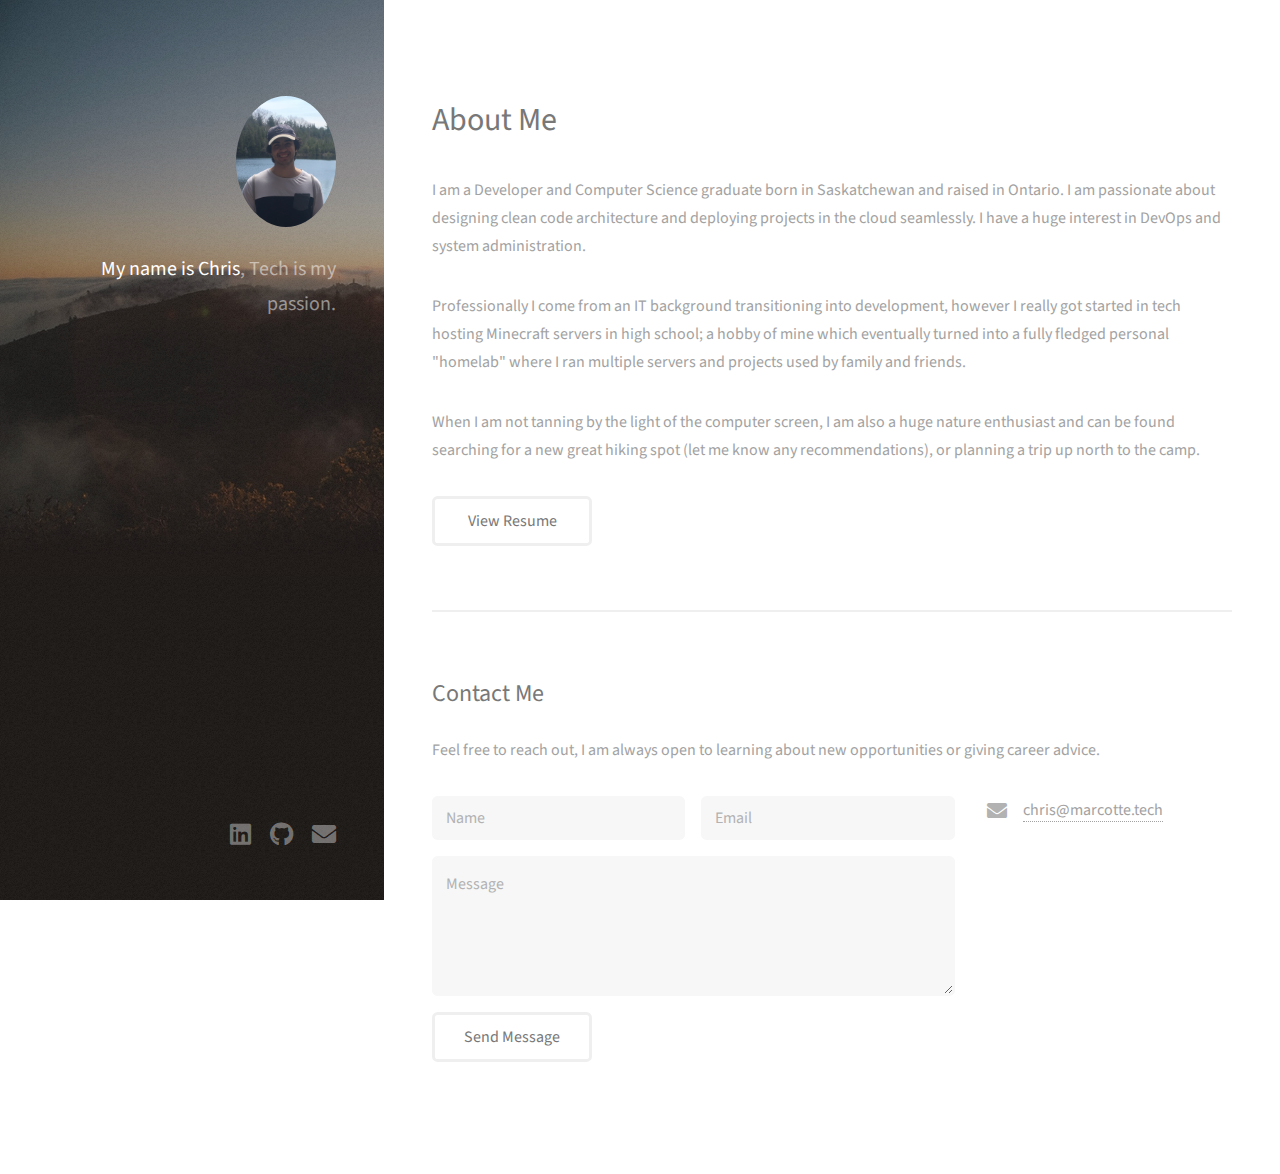
==== index.html @ 0fa08ed8 "Removing redundant information" ====
<!DOCTYPE HTML>
<html>
	<head>
		<title>Home | Christopher Marcotte Portfolio</title>
		<meta charset="utf-8" />
		<meta name="viewport" content="width=device-width, initial-scale=1, user-scalable=no" />
		<link rel="stylesheet" href="assets/css/main.css" />
        <!-- FAVICON -->
        <link rel="shortcut icon" href="assets/tabicon.png"/>
	</head>
	<body class="is-preload">

        <!-- Global site tag (gtag.js) - Google Analytics -->
        <script async src="https://www.googletagmanager.com/gtag/js?id=UA-124250898-1"></script>
        <script>
          window.dataLayer = window.dataLayer || [];
          function gtag(){dataLayer.push(arguments);}
          gtag('js', new Date());

          gtag('config', 'UA-124250898-1');
        </script>
        
		<!-- Header -->
			<header id="header">
				<div class="inner">
					<a href="#" class="image avatar"><img src="images/me_2.png" alt="" /></a>
					<h1><strong>My name is Chris</strong>, <br />
					Tech is my passion.</h1>
				</div>
			</header>

		<!-- Main -->
			<div id="main">

				<!-- About -->
					<section id="one">
						<header class="major">
							<h2>About Me<br /></h2>
						</header>
						<p>I am a Developer and Computer Science graduate born in Saskatchewan and raised in Ontario. I am passionate about designing clean code architecture and deploying projects in the cloud seamlessly. I have a huge interest in DevOps and system administration. </p>
                        <p>Professionally I come from an IT background transitioning into development, however I really got started in tech hosting Minecraft servers in high school; a hobby of mine which eventually turned into a fully fledged personal "homelab" where I ran multiple servers and projects used by family and friends.</p>
                        <p> When I am not tanning by the light of the computer screen, I am also a huge nature enthusiast and can be found searching for a new great hiking spot (let me know any recommendations), or planning a trip up north to the camp.</p>
                        <ul class="actions">
							<li><a href="uploads/ChristopherMarcotteResume_s.pdf" class="button">View Resume</a></li>
						</ul>
					</section>

				<!-- Contact -->
					<section id="three">
						<h2>Contact Me</h2>
                        <p>Feel free to reach out, I am always open to learning about new opportunities or giving career advice.</p>
						<div class="row">
							<div class="col-8 col-12-small">
								<form method="POST" action="https://formspree.io/christopherlmarcotte@gmail.com">
									<div class="row gtr-uniform gtr-50">
										<div class="col-6 col-12-xsmall"><input type="text" name="name" id="name" placeholder="Name" /></div>
										<div class="col-6 col-12-xsmall"><input type="email" name="email" id="email" placeholder="Email" /></div>
										<div class="col-12"><textarea name="message" id="message" placeholder="Message" rows="4"></textarea></div>
                                        <ul class="actions">
                                            <li><input type="submit" value="Send Message" /></li>
                                        </ul>
									</div>
								</form>
							</div>
							<div class="col-4 col-12-small">
								<ul class="labeled-icons">
									<li>
										<h3 class="icon solid fa-envelope"><span class="label">Email</span></h3>
										<a href="mailto:chris@marcotte.tech">chris@marcotte.tech</a>
									</li>
								</ul>
							</div>
						</div>
					</section>

			</div>

		<!-- Footer -->
			<footer id="footer">
				<div class="inner">
					<ul class="icons">
						<li><a href="https://www.linkedin.com/in/christophermarcotte/" class="icon brands fa-linkedin"><span class="label">LinkedIn</span></a></li>
						<li><a href="https://github.com/cmarcott" class="icon brands fa-github"><span class="label">Github</span></a></li>
						<li><a href="mailto:chris@marcotte.tech" class="icon solid fa-envelope"><span class="label">Email</span></a></li>
					</ul>
				</div>
			</footer>

		<!-- Scripts -->
			<script src="assets/js/jquery.min.js"></script>
			<script src="assets/js/jquery.poptrox.min.js"></script>
			<script src="assets/js/browser.min.js"></script>
			<script src="assets/js/breakpoints.min.js"></script>
			<script src="assets/js/util.js"></script>
			<script src="assets/js/main.js"></script>

	</body>
</html>
---- assets/css/main.css ----
@import url("fontawesome-all.min.css");
@import url("https://fonts.googleapis.com/css?family=Source+Sans+Pro:400,400italic");

/*
	Strata by HTML5 UP
	html5up.net | @ajlkn
	Free for personal and commercial use under the CCA 3.0 license (html5up.net/license)
*/

html, body, div, span, applet, object,
iframe, h1, h2, h3, h4, h5, h6, p, blockquote,
pre, a, abbr, acronym, address, big, cite,
code, del, dfn, em, img, ins, kbd, q, s, samp,
small, strike, strong, sub, sup, tt, var, b,
u, i, center, dl, dt, dd, ol, ul, li, fieldset,
form, label, legend, table, caption, tbody,
tfoot, thead, tr, th, td, article, aside,
canvas, details, embed, figure, figcaption,
footer, header, hgroup, menu, nav, output, ruby,
section, summary, time, mark, audio, video {
	margin: 0;
	padding: 0;
	border: 0;
	font-size: 100%;
	font: inherit;
	vertical-align: baseline;}

article, aside, details, figcaption, figure,
footer, header, hgroup, menu, nav, section {
	display: block;}

body {
	line-height: 1;
}

ol, ul {
	list-style: none;
}

blockquote, q {
	quotes: none;
}

	blockquote:before, blockquote:after, q:before, q:after {
		content: '';
		content: none;
	}

table {
	border-collapse: collapse;
	border-spacing: 0;
}

body {
	-webkit-text-size-adjust: none;
}

mark {
	background-color: transparent;
	color: inherit;
}

input::-moz-focus-inner {
	border: 0;
	padding: 0;
}

input, select, textarea {
	-moz-appearance: none;
	-webkit-appearance: none;
	-ms-appearance: none;
	appearance: none;
}

/* Basic */

	html {
		box-sizing: border-box;
	}

	*, *:before, *:after {
		box-sizing: inherit;
	}

	body {
		background: #fff;
	}

		body.is-preload *, body.is-preload *:before, body.is-preload *:after {
			-moz-animation: none !important;
			-webkit-animation: none !important;
			-ms-animation: none !important;
			animation: none !important;
			-moz-transition: none !important;
			-webkit-transition: none !important;
			-ms-transition: none !important;
			transition: none !important;
		}

	body, input, select, textarea {
		color: #a2a2a2;
		font-family: "Source Sans Pro", Helvetica, sans-serif;
		font-size: 16pt;
		font-weight: 400;
		line-height: 1.75em;
	}

	a {
		-moz-transition: color 0.2s ease-in-out, border-color 0.2s ease-in-out;
		-webkit-transition: color 0.2s ease-in-out, border-color 0.2s ease-in-out;
		-ms-transition: color 0.2s ease-in-out, border-color 0.2s ease-in-out;
		transition: color 0.2s ease-in-out, border-color 0.2s ease-in-out;
		border-bottom: dotted 1px;
		color: #49bf9d;
		text-decoration: none;
	}

		a:hover {
			border-bottom-color: transparent;
			color: #49bf9d !important;
			text-decoration: none;
		}

	strong, b {
		color: #787878;
		font-weight: 400;
	}

	em, i {
		font-style: italic;
	}

	p {
		margin: 0 0 2em 0;
	}

	h1, h2, h3, h4, h5, h6 {
		color: #787878;
		font-weight: 400;
		line-height: 1em;
		margin: 0 0 1em 0;
	}

		h1 a, h2 a, h3 a, h4 a, h5 a, h6 a {
			color: inherit;
			text-decoration: none;
		}

	h1 {
		font-size: 2em;
		line-height: 1.5em;
	}

	h2 {
		font-size: 1.5em;
		line-height: 1.5em;
	}

	h3 {
		font-size: 1.25em;
		line-height: 1.5em;
	}

	h4 {
		font-size: 1.1em;
		line-height: 1.5em;
	}

	h5 {
		font-size: 0.9em;
		line-height: 1.5em;
	}

	h6 {
		font-size: 0.7em;
		line-height: 1.5em;
	}

	sub {
		font-size: 0.8em;
		position: relative;
		top: 0.5em;
	}

	sup {
		font-size: 0.8em;
		position: relative;
		top: -0.5em;
	}

	hr {
		border: 0;
		border-bottom: solid 2px #efefef;
		margin: 2em 0;
	}

		hr.major {
			margin: 3em 0;
		}

	blockquote {
		border-left: solid 6px #efefef;
		font-style: italic;
		margin: 0 0 2em 0;
		padding: 0.5em 0 0.5em 1.5em;
	}

	code {
		background: #f7f7f7;
		border-radius: 0.35em;
		border: solid 2px #efefef;
		font-family: "Courier New", monospace;
		font-size: 0.9em;
		margin: 0 0.25em;
		padding: 0.25em 0.65em;
	}

	pre {
		-webkit-overflow-scrolling: touch;
		font-family: "Courier New", monospace;
		font-size: 0.9em;
		margin: 0 0 2em 0;
	}

		pre code {
			display: block;
			line-height: 1.75em;
			padding: 1em 1.5em;
			overflow-x: auto;
		}

	.align-left {
		text-align: left;
	}

	.align-center {
		text-align: center;
	}

	.align-right {
		text-align: right;
	}

/* Container */

	.container {
		margin: 0 auto;
		max-width: calc(100% - 4em);
		width: 100%;
	}

		.container.xsmall {
			width: 25%;
		}

		.container.small {
			width: 50%;
		}

		.container.medium {
			width: 75%;
		}

		.container.large {
			width: 125%;
		}

		.container.xlarge {
			width: 150%;
		}

		.container.max {
			width: 100%;
		}

		@media screen and (max-width: 980px) {

			.container {
				width: 100% !important;
				max-width: 100% !important;
			}

		}

		@media screen and (max-width: 480px) {

			.container {
				max-width: calc(100% - 3em);
			}

		}

/* Row */

	.row {
		display: flex;
		flex-wrap: wrap;
		box-sizing: border-box;
		align-items: stretch;
	}

		.row > * {
			box-sizing: border-box;
		}

		.row.gtr-uniform > * > :last-child {
			margin-bottom: 0;
		}

		.row.aln-left {
			justify-content: flex-start;
		}

		.row.aln-center {
			justify-content: center;
		}

		.row.aln-right {
			justify-content: flex-end;
		}

		.row.aln-top {
			align-items: flex-start;
		}

		.row.aln-middle {
			align-items: center;
		}

		.row.aln-bottom {
			align-items: flex-end;
		}

		.row > .imp {
			order: -1;
		}

		.row > .col-1 {
			width: 8.33333%;
		}

		.row > .off-1 {
			margin-left: 8.33333%;
		}

		.row > .col-2 {
			width: 16.66667%;
		}

		.row > .off-2 {
			margin-left: 16.66667%;
		}

		.row > .col-3 {
			width: 25%;
		}

		.row > .off-3 {
			margin-left: 25%;
		}

		.row > .col-4 {
			width: 33.33333%;
		}

		.row > .off-4 {
			margin-left: 33.33333%;
		}

		.row > .col-5 {
			width: 41.66667%;
		}

		.row > .off-5 {
			margin-left: 41.66667%;
		}

		.row > .col-6 {
			width: 50%;
		}

		.row > .off-6 {
			margin-left: 50%;
		}

		.row > .col-7 {
			width: 58.33333%;
		}

		.row > .off-7 {
			margin-left: 58.33333%;
		}

		.row > .col-8 {
			width: 66.66667%;
		}

		.row > .off-8 {
			margin-left: 66.66667%;
		}

		.row > .col-9 {
			width: 75%;
		}

		.row > .off-9 {
			margin-left: 75%;
		}

		.row > .col-10 {
			width: 83.33333%;
		}

		.row > .off-10 {
			margin-left: 83.33333%;
		}

		.row > .col-11 {
			width: 91.66667%;
		}

		.row > .off-11 {
			margin-left: 91.66667%;
		}

		.row > .col-12 {
			width: 100%;
		}

		.row > .off-12 {
			margin-left: 100%;
		}

		.row.gtr-0 {
			margin-top: 0;
			margin-left: 0em;
		}

			.row.gtr-0 > * {
				padding: 0 0 0 0em;
			}

			.row.gtr-0.gtr-uniform {
				margin-top: 0em;
			}

				.row.gtr-0.gtr-uniform > * {
					padding-top: 0em;
				}

		.row.gtr-25 {
			margin-top: 0;
			margin-left: -0.625em;
		}

			.row.gtr-25 > * {
				padding: 0 0 0 0.625em;
			}

			.row.gtr-25.gtr-uniform {
				margin-top: -0.625em;
			}

				.row.gtr-25.gtr-uniform > * {
					padding-top: 0.625em;
				}

		.row.gtr-50 {
			margin-top: 0;
			margin-left: -1.25em;
		}

			.row.gtr-50 > * {
				padding: 0 0 0 1.25em;
			}

			.row.gtr-50.gtr-uniform {
				margin-top: -1.25em;
			}

				.row.gtr-50.gtr-uniform > * {
					padding-top: 1.25em;
				}

		.row {
			margin-top: 0;
			margin-left: -2.5em;
		}

			.row > * {
				padding: 0 0 0 2.5em;
			}

			.row.gtr-uniform {
				margin-top: -2.5em;
			}

				.row.gtr-uniform > * {
					padding-top: 2.5em;
				}

		.row.gtr-150 {
			margin-top: 0;
			margin-left: -3.75em;
		}

			.row.gtr-150 > * {
				padding: 0 0 0 3.75em;
			}

			.row.gtr-150.gtr-uniform {
				margin-top: -3.75em;
			}

				.row.gtr-150.gtr-uniform > * {
					padding-top: 3.75em;
				}

		.row.gtr-200 {
			margin-top: 0;
			margin-left: -5em;
		}

			.row.gtr-200 > * {
				padding: 0 0 0 5em;
			}

			.row.gtr-200.gtr-uniform {
				margin-top: -5em;
			}

				.row.gtr-200.gtr-uniform > * {
					padding-top: 5em;
				}

		@media screen and (max-width: 1800px) {

			.row {
				display: flex;
				flex-wrap: wrap;
				box-sizing: border-box;
				align-items: stretch;
			}

				.row > * {
					box-sizing: border-box;
				}

				.row.gtr-uniform > * > :last-child {
					margin-bottom: 0;
				}

				.row.aln-left {
					justify-content: flex-start;
				}

				.row.aln-center {
					justify-content: center;
				}

				.row.aln-right {
					justify-content: flex-end;
				}

				.row.aln-top {
					align-items: flex-start;
				}

				.row.aln-middle {
					align-items: center;
				}

				.row.aln-bottom {
					align-items: flex-end;
				}

				.row > .imp-xlarge {
					order: -1;
				}

				.row > .col-1-xlarge {
					width: 8.33333%;
				}

				.row > .off-1-xlarge {
					margin-left: 8.33333%;
				}

				.row > .col-2-xlarge {
					width: 16.66667%;
				}

				.row > .off-2-xlarge {
					margin-left: 16.66667%;
				}

				.row > .col-3-xlarge {
					width: 25%;
				}

				.row > .off-3-xlarge {
					margin-left: 25%;
				}

				.row > .col-4-xlarge {
					width: 33.33333%;
				}

				.row > .off-4-xlarge {
					margin-left: 33.33333%;
				}

				.row > .col-5-xlarge {
					width: 41.66667%;
				}

				.row > .off-5-xlarge {
					margin-left: 41.66667%;
				}

				.row > .col-6-xlarge {
					width: 50%;
				}

				.row > .off-6-xlarge {
					margin-left: 50%;
				}

				.row > .col-7-xlarge {
					width: 58.33333%;
				}

				.row > .off-7-xlarge {
					margin-left: 58.33333%;
				}

				.row > .col-8-xlarge {
					width: 66.66667%;
				}

				.row > .off-8-xlarge {
					margin-left: 66.66667%;
				}

				.row > .col-9-xlarge {
					width: 75%;
				}

				.row > .off-9-xlarge {
					margin-left: 75%;
				}

				.row > .col-10-xlarge {
					width: 83.33333%;
				}

				.row > .off-10-xlarge {
					margin-left: 83.33333%;
				}

				.row > .col-11-xlarge {
					width: 91.66667%;
				}

				.row > .off-11-xlarge {
					margin-left: 91.66667%;
				}

				.row > .col-12-xlarge {
					width: 100%;
				}

				.row > .off-12-xlarge {
					margin-left: 100%;
				}

				.row.gtr-0 {
					margin-top: 0;
					margin-left: 0em;
				}

					.row.gtr-0 > * {
						padding: 0 0 0 0em;
					}

					.row.gtr-0.gtr-uniform {
						margin-top: 0em;
					}

						.row.gtr-0.gtr-uniform > * {
							padding-top: 0em;
						}

				.row.gtr-25 {
					margin-top: 0;
					margin-left: -0.625em;
				}

					.row.gtr-25 > * {
						padding: 0 0 0 0.625em;
					}

					.row.gtr-25.gtr-uniform {
						margin-top: -0.625em;
					}

						.row.gtr-25.gtr-uniform > * {
							padding-top: 0.625em;
						}

				.row.gtr-50 {
					margin-top: 0;
					margin-left: -1.25em;
				}

					.row.gtr-50 > * {
						padding: 0 0 0 1.25em;
					}

					.row.gtr-50.gtr-uniform {
						margin-top: -1.25em;
					}

						.row.gtr-50.gtr-uniform > * {
							padding-top: 1.25em;
						}

				.row {
					margin-top: 0;
					margin-left: -2.5em;
				}

					.row > * {
						padding: 0 0 0 2.5em;
					}

					.row.gtr-uniform {
						margin-top: -2.5em;
					}

						.row.gtr-uniform > * {
							padding-top: 2.5em;
						}

				.row.gtr-150 {
					margin-top: 0;
					margin-left: -3.75em;
				}

					.row.gtr-150 > * {
						padding: 0 0 0 3.75em;
					}

					.row.gtr-150.gtr-uniform {
						margin-top: -3.75em;
					}

						.row.gtr-150.gtr-uniform > * {
							padding-top: 3.75em;
						}

				.row.gtr-200 {
					margin-top: 0;
					margin-left: -5em;
				}

					.row.gtr-200 > * {
						padding: 0 0 0 5em;
					}

					.row.gtr-200.gtr-uniform {
						margin-top: -5em;
					}

						.row.gtr-200.gtr-uniform > * {
							padding-top: 5em;
						}

		}

		@media screen and (max-width: 1280px) {

			.row {
				display: flex;
				flex-wrap: wrap;
				box-sizing: border-box;
				align-items: stretch;
			}

				.row > * {
					box-sizing: border-box;
				}

				.row.gtr-uniform > * > :last-child {
					margin-bottom: 0;
				}

				.row.aln-left {
					justify-content: flex-start;
				}

				.row.aln-center {
					justify-content: center;
				}

				.row.aln-right {
					justify-content: flex-end;
				}

				.row.aln-top {
					align-items: flex-start;
				}

				.row.aln-middle {
					align-items: center;
				}

				.row.aln-bottom {
					align-items: flex-end;
				}

				.row > .imp-large {
					order: -1;
				}

				.row > .col-1-large {
					width: 8.33333%;
				}

				.row > .off-1-large {
					margin-left: 8.33333%;
				}

				.row > .col-2-large {
					width: 16.66667%;
				}

				.row > .off-2-large {
					margin-left: 16.66667%;
				}

				.row > .col-3-large {
					width: 25%;
				}

				.row > .off-3-large {
					margin-left: 25%;
				}

				.row > .col-4-large {
					width: 33.33333%;
				}

				.row > .off-4-large {
					margin-left: 33.33333%;
				}

				.row > .col-5-large {
					width: 41.66667%;
				}

				.row > .off-5-large {
					margin-left: 41.66667%;
				}

				.row > .col-6-large {
					width: 50%;
				}

				.row > .off-6-large {
					margin-left: 50%;
				}

				.row > .col-7-large {
					width: 58.33333%;
				}

				.row > .off-7-large {
					margin-left: 58.33333%;
				}

				.row > .col-8-large {
					width: 66.66667%;
				}

				.row > .off-8-large {
					margin-left: 66.66667%;
				}

				.row > .col-9-large {
					width: 75%;
				}

				.row > .off-9-large {
					margin-left: 75%;
				}

				.row > .col-10-large {
					width: 83.33333%;
				}

				.row > .off-10-large {
					margin-left: 83.33333%;
				}

				.row > .col-11-large {
					width: 91.66667%;
				}

				.row > .off-11-large {
					margin-left: 91.66667%;
				}

				.row > .col-12-large {
					width: 100%;
				}

				.row > .off-12-large {
					margin-left: 100%;
				}

				.row.gtr-0 {
					margin-top: 0;
					margin-left: 0em;
				}

					.row.gtr-0 > * {
						padding: 0 0 0 0em;
					}

					.row.gtr-0.gtr-uniform {
						margin-top: 0em;
					}

						.row.gtr-0.gtr-uniform > * {
							padding-top: 0em;
						}

				.row.gtr-25 {
					margin-top: 0;
					margin-left: -0.5em;
				}

					.row.gtr-25 > * {
						padding: 0 0 0 0.5em;
					}

					.row.gtr-25.gtr-uniform {
						margin-top: -0.5em;
					}

						.row.gtr-25.gtr-uniform > * {
							padding-top: 0.5em;
						}

				.row.gtr-50 {
					margin-top: 0;
					margin-left: -1em;
				}

					.row.gtr-50 > * {
						padding: 0 0 0 1em;
					}

					.row.gtr-50.gtr-uniform {
						margin-top: -1em;
					}

						.row.gtr-50.gtr-uniform > * {
							padding-top: 1em;
						}

				.row {
					margin-top: 0;
					margin-left: -2em;
				}

					.row > * {
						padding: 0 0 0 2em;
					}

					.row.gtr-uniform {
						margin-top: -2em;
					}

						.row.gtr-uniform > * {
							padding-top: 2em;
						}

				.row.gtr-150 {
					margin-top: 0;
					margin-left: -3em;
				}

					.row.gtr-150 > * {
						padding: 0 0 0 3em;
					}

					.row.gtr-150.gtr-uniform {
						margin-top: -3em;
					}

						.row.gtr-150.gtr-uniform > * {
							padding-top: 3em;
						}

				.row.gtr-200 {
					margin-top: 0;
					margin-left: -4em;
				}

					.row.gtr-200 > * {
						padding: 0 0 0 4em;
					}

					.row.gtr-200.gtr-uniform {
						margin-top: -4em;
					}

						.row.gtr-200.gtr-uniform > * {
							padding-top: 4em;
						}

		}

		@media screen and (max-width: 980px) {

			.row {
				display: flex;
				flex-wrap: wrap;
				box-sizing: border-box;
				align-items: stretch;
			}

				.row > * {
					box-sizing: border-box;
				}

				.row.gtr-uniform > * > :last-child {
					margin-bottom: 0;
				}

				.row.aln-left {
					justify-content: flex-start;
				}

				.row.aln-center {
					justify-content: center;
				}

				.row.aln-right {
					justify-content: flex-end;
				}

				.row.aln-top {
					align-items: flex-start;
				}

				.row.aln-middle {
					align-items: center;
				}

				.row.aln-bottom {
					align-items: flex-end;
				}

				.row > .imp-medium {
					order: -1;
				}

				.row > .col-1-medium {
					width: 8.33333%;
				}

				.row > .off-1-medium {
					margin-left: 8.33333%;
				}

				.row > .col-2-medium {
					width: 16.66667%;
				}

				.row > .off-2-medium {
					margin-left: 16.66667%;
				}

				.row > .col-3-medium {
					width: 25%;
				}

				.row > .off-3-medium {
					margin-left: 25%;
				}

				.row > .col-4-medium {
					width: 33.33333%;
				}

				.row > .off-4-medium {
					margin-left: 33.33333%;
				}

				.row > .col-5-medium {
					width: 41.66667%;
				}

				.row > .off-5-medium {
					margin-left: 41.66667%;
				}

				.row > .col-6-medium {
					width: 50%;
				}

				.row > .off-6-medium {
					margin-left: 50%;
				}

				.row > .col-7-medium {
					width: 58.33333%;
				}

				.row > .off-7-medium {
					margin-left: 58.33333%;
				}

				.row > .col-8-medium {
					width: 66.66667%;
				}

				.row > .off-8-medium {
					margin-left: 66.66667%;
				}

				.row > .col-9-medium {
					width: 75%;
				}

				.row > .off-9-medium {
					margin-left: 75%;
				}

				.row > .col-10-medium {
					width: 83.33333%;
				}

				.row > .off-10-medium {
					margin-left: 83.33333%;
				}

				.row > .col-11-medium {
					width: 91.66667%;
				}

				.row > .off-11-medium {
					margin-left: 91.66667%;
				}

				.row > .col-12-medium {
					width: 100%;
				}

				.row > .off-12-medium {
					margin-left: 100%;
				}

				.row.gtr-0 {
					margin-top: 0;
					margin-left: 0em;
				}

					.row.gtr-0 > * {
						padding: 0 0 0 0em;
					}

					.row.gtr-0.gtr-uniform {
						margin-top: 0em;
					}

						.row.gtr-0.gtr-uniform > * {
							padding-top: 0em;
						}

				.row.gtr-25 {
					margin-top: 0;
					margin-left: -0.5em;
				}

					.row.gtr-25 > * {
						padding: 0 0 0 0.5em;
					}

					.row.gtr-25.gtr-uniform {
						margin-top: -0.5em;
					}

						.row.gtr-25.gtr-uniform > * {
							padding-top: 0.5em;
						}

				.row.gtr-50 {
					margin-top: 0;
					margin-left: -1em;
				}

					.row.gtr-50 > * {
						padding: 0 0 0 1em;
					}

					.row.gtr-50.gtr-uniform {
						margin-top: -1em;
					}

						.row.gtr-50.gtr-uniform > * {
							padding-top: 1em;
						}

				.row {
					margin-top: 0;
					margin-left: -2em;
				}

					.row > * {
						padding: 0 0 0 2em;
					}

					.row.gtr-uniform {
						margin-top: -2em;
					}

						.row.gtr-uniform > * {
							padding-top: 2em;
						}

				.row.gtr-150 {
					margin-top: 0;
					margin-left: -3em;
				}

					.row.gtr-150 > * {
						padding: 0 0 0 3em;
					}

					.row.gtr-150.gtr-uniform {
						margin-top: -3em;
					}

						.row.gtr-150.gtr-uniform > * {
							padding-top: 3em;
						}

				.row.gtr-200 {
					margin-top: 0;
					margin-left: -4em;
				}

					.row.gtr-200 > * {
						padding: 0 0 0 4em;
					}

					.row.gtr-200.gtr-uniform {
						margin-top: -4em;
					}

						.row.gtr-200.gtr-uniform > * {
							padding-top: 4em;
						}

		}

		@media screen and (max-width: 736px) {

			.row {
				display: flex;
				flex-wrap: wrap;
				box-sizing: border-box;
				align-items: stretch;
			}

				.row > * {
					box-sizing: border-box;
				}

				.row.gtr-uniform > * > :last-child {
					margin-bottom: 0;
				}

				.row.aln-left {
					justify-content: flex-start;
				}

				.row.aln-center {
					justify-content: center;
				}

				.row.aln-right {
					justify-content: flex-end;
				}

				.row.aln-top {
					align-items: flex-start;
				}

				.row.aln-middle {
					align-items: center;
				}

				.row.aln-bottom {
					align-items: flex-end;
				}

				.row > .imp-small {
					order: -1;
				}

				.row > .col-1-small {
					width: 8.33333%;
				}

				.row > .off-1-small {
					margin-left: 8.33333%;
				}

				.row > .col-2-small {
					width: 16.66667%;
				}

				.row > .off-2-small {
					margin-left: 16.66667%;
				}

				.row > .col-3-small {
					width: 25%;
				}

				.row > .off-3-small {
					margin-left: 25%;
				}

				.row > .col-4-small {
					width: 33.33333%;
				}

				.row > .off-4-small {
					margin-left: 33.33333%;
				}

				.row > .col-5-small {
					width: 41.66667%;
				}

				.row > .off-5-small {
					margin-left: 41.66667%;
				}

				.row > .col-6-small {
					width: 50%;
				}

				.row > .off-6-small {
					margin-left: 50%;
				}

				.row > .col-7-small {
					width: 58.33333%;
				}

				.row > .off-7-small {
					margin-left: 58.33333%;
				}

				.row > .col-8-small {
					width: 66.66667%;
				}

				.row > .off-8-small {
					margin-left: 66.66667%;
				}

				.row > .col-9-small {
					width: 75%;
				}

				.row > .off-9-small {
					margin-left: 75%;
				}

				.row > .col-10-small {
					width: 83.33333%;
				}

				.row > .off-10-small {
					margin-left: 83.33333%;
				}

				.row > .col-11-small {
					width: 91.66667%;
				}

				.row > .off-11-small {
					margin-left: 91.66667%;
				}

				.row > .col-12-small {
					width: 100%;
				}

				.row > .off-12-small {
					margin-left: 100%;
				}

				.row.gtr-0 {
					margin-top: 0;
					margin-left: 0em;
				}

					.row.gtr-0 > * {
						padding: 0 0 0 0em;
					}

					.row.gtr-0.gtr-uniform {
						margin-top: 0em;
					}

						.row.gtr-0.gtr-uniform > * {
							padding-top: 0em;
						}

				.row.gtr-25 {
					margin-top: 0;
					margin-left: -0.375em;
				}

					.row.gtr-25 > * {
						padding: 0 0 0 0.375em;
					}

					.row.gtr-25.gtr-uniform {
						margin-top: -0.375em;
					}

						.row.gtr-25.gtr-uniform > * {
							padding-top: 0.375em;
						}

				.row.gtr-50 {
					margin-top: 0;
					margin-left: -0.75em;
				}

					.row.gtr-50 > * {
						padding: 0 0 0 0.75em;
					}

					.row.gtr-50.gtr-uniform {
						margin-top: -0.75em;
					}

						.row.gtr-50.gtr-uniform > * {
							padding-top: 0.75em;
						}

				.row {
					margin-top: 0;
					margin-left: -1.5em;
				}

					.row > * {
						padding: 0 0 0 1.5em;
					}

					.row.gtr-uniform {
						margin-top: -1.5em;
					}

						.row.gtr-uniform > * {
							padding-top: 1.5em;
						}

				.row.gtr-150 {
					margin-top: 0;
					margin-left: -2.25em;
				}

					.row.gtr-150 > * {
						padding: 0 0 0 2.25em;
					}

					.row.gtr-150.gtr-uniform {
						margin-top: -2.25em;
					}

						.row.gtr-150.gtr-uniform > * {
							padding-top: 2.25em;
						}

				.row.gtr-200 {
					margin-top: 0;
					margin-left: -3em;
				}

					.row.gtr-200 > * {
						padding: 0 0 0 3em;
					}

					.row.gtr-200.gtr-uniform {
						margin-top: -3em;
					}

						.row.gtr-200.gtr-uniform > * {
							padding-top: 3em;
						}

		}

		@media screen and (max-width: 480px) {

			.row {
				display: flex;
				flex-wrap: wrap;
				box-sizing: border-box;
				align-items: stretch;
			}

				.row > * {
					box-sizing: border-box;
				}

				.row.gtr-uniform > * > :last-child {
					margin-bottom: 0;
				}

				.row.aln-left {
					justify-content: flex-start;
				}

				.row.aln-center {
					justify-content: center;
				}

				.row.aln-right {
					justify-content: flex-end;
				}

				.row.aln-top {
					align-items: flex-start;
				}

				.row.aln-middle {
					align-items: center;
				}

				.row.aln-bottom {
					align-items: flex-end;
				}

				.row > .imp-xsmall {
					order: -1;
				}

				.row > .col-1-xsmall {
					width: 8.33333%;
				}

				.row > .off-1-xsmall {
					margin-left: 8.33333%;
				}

				.row > .col-2-xsmall {
					width: 16.66667%;
				}

				.row > .off-2-xsmall {
					margin-left: 16.66667%;
				}

				.row > .col-3-xsmall {
					width: 25%;
				}

				.row > .off-3-xsmall {
					margin-left: 25%;
				}

				.row > .col-4-xsmall {
					width: 33.33333%;
				}

				.row > .off-4-xsmall {
					margin-left: 33.33333%;
				}

				.row > .col-5-xsmall {
					width: 41.66667%;
				}

				.row > .off-5-xsmall {
					margin-left: 41.66667%;
				}

				.row > .col-6-xsmall {
					width: 50%;
				}

				.row > .off-6-xsmall {
					margin-left: 50%;
				}

				.row > .col-7-xsmall {
					width: 58.33333%;
				}

				.row > .off-7-xsmall {
					margin-left: 58.33333%;
				}

				.row > .col-8-xsmall {
					width: 66.66667%;
				}

				.row > .off-8-xsmall {
					margin-left: 66.66667%;
				}

				.row > .col-9-xsmall {
					width: 75%;
				}

				.row > .off-9-xsmall {
					margin-left: 75%;
				}

				.row > .col-10-xsmall {
					width: 83.33333%;
				}

				.row > .off-10-xsmall {
					margin-left: 83.33333%;
				}

				.row > .col-11-xsmall {
					width: 91.66667%;
				}

				.row > .off-11-xsmall {
					margin-left: 91.66667%;
				}

				.row > .col-12-xsmall {
					width: 100%;
				}

				.row > .off-12-xsmall {
					margin-left: 100%;
				}

				.row.gtr-0 {
					margin-top: 0;
					margin-left: 0em;
				}

					.row.gtr-0 > * {
						padding: 0 0 0 0em;
					}

					.row.gtr-0.gtr-uniform {
						margin-top: 0em;
					}

						.row.gtr-0.gtr-uniform > * {
							padding-top: 0em;
						}

				.row.gtr-25 {
					margin-top: 0;
					margin-left: -0.375em;
				}

					.row.gtr-25 > * {
						padding: 0 0 0 0.375em;
					}

					.row.gtr-25.gtr-uniform {
						margin-top: -0.375em;
					}

						.row.gtr-25.gtr-uniform > * {
							padding-top: 0.375em;
						}

				.row.gtr-50 {
					margin-top: 0;
					margin-left: -0.75em;
				}

					.row.gtr-50 > * {
						padding: 0 0 0 0.75em;
					}

					.row.gtr-50.gtr-uniform {
						margin-top: -0.75em;
					}

						.row.gtr-50.gtr-uniform > * {
							padding-top: 0.75em;
						}

				.row {
					margin-top: 0;
					margin-left: -1.5em;
				}

					.row > * {
						padding: 0 0 0 1.5em;
					}

					.row.gtr-uniform {
						margin-top: -1.5em;
					}

						.row.gtr-uniform > * {
							padding-top: 1.5em;
						}

				.row.gtr-150 {
					margin-top: 0;
					margin-left: -2.25em;
				}

					.row.gtr-150 > * {
						padding: 0 0 0 2.25em;
					}

					.row.gtr-150.gtr-uniform {
						margin-top: -2.25em;
					}

						.row.gtr-150.gtr-uniform > * {
							padding-top: 2.25em;
						}

				.row.gtr-200 {
					margin-top: 0;
					margin-left: -3em;
				}

					.row.gtr-200 > * {
						padding: 0 0 0 3em;
					}

					.row.gtr-200.gtr-uniform {
						margin-top: -3em;
					}

						.row.gtr-200.gtr-uniform > * {
							padding-top: 3em;
						}

		}

/* Section/Article */

	section.special, article.special {
		text-align: center;
	}

	header p {
		color: #b2b2b2;
		position: relative;
		margin: 0 0 1.5em 0;
	}

	header h2 + p {
		font-size: 1.25em;
		margin-top: -1em;
		line-height: 1.5em;
	}

	header h3 + p {
		font-size: 1.1em;
		margin-top: -0.8em;
		line-height: 1.5em;
	}

	header h4 + p,
	header h5 + p,
	header h6 + p {
		font-size: 0.9em;
		margin-top: -0.6em;
		line-height: 1.5em;
	}

	header.major h2 {
		font-size: 2em;
	}

/* Form */

	form {
		margin: 0 0 2em 0;
	}

	label {
		color: #787878;
		display: block;
		font-size: 0.9em;
		font-weight: 400;
		margin: 0 0 1em 0;
	}

	input[type="text"],
	input[type="password"],
	input[type="email"],
	select,
	textarea {
		-moz-appearance: none;
		-webkit-appearance: none;
		-ms-appearance: none;
		appearance: none;
		background: #f7f7f7;
		border-radius: 0.35em;
		border: solid 2px transparent;
		color: inherit;
		display: block;
		outline: 0;
		padding: 0 0.75em;
		text-decoration: none;
		width: 100%;
	}

		input[type="text"]:invalid,
		input[type="password"]:invalid,
		input[type="email"]:invalid,
		select:invalid,
		textarea:invalid {
			box-shadow: none;
		}

		input[type="text"]:focus,
		input[type="password"]:focus,
		input[type="email"]:focus,
		select:focus,
		textarea:focus {
			border-color: #49bf9d;
		}

	select {
		background-image: url("data:image/svg+xml;charset=utf8,%3Csvg xmlns='http://www.w3.org/2000/svg' width='40' height='40' preserveAspectRatio='none' viewBox='0 0 40 40'%3E%3Cpath d='M9.4,12.3l10.4,10.4l10.4-10.4c0.2-0.2,0.5-0.4,0.9-0.4c0.3,0,0.6,0.1,0.9,0.4l3.3,3.3c0.2,0.2,0.4,0.5,0.4,0.9 c0,0.4-0.1,0.6-0.4,0.9L20.7,31.9c-0.2,0.2-0.5,0.4-0.9,0.4c-0.3,0-0.6-0.1-0.9-0.4L4.3,17.3c-0.2-0.2-0.4-0.5-0.4-0.9 c0-0.4,0.1-0.6,0.4-0.9l3.3-3.3c0.2-0.2,0.5-0.4,0.9-0.4S9.1,12.1,9.4,12.3z' fill='%23dfdfdf' /%3E%3C/svg%3E");
		background-size: 1.25rem;
		background-repeat: no-repeat;
		background-position: calc(100% - 1rem) center;
		height: 2.75em;
		padding-right: 2.75em;
		text-overflow: ellipsis;
	}

		select option {
			color: #787878;
			background: #fff;
		}

		select:focus::-ms-value {
			background-color: transparent;
		}

		select::-ms-expand {
			display: none;
		}

	input[type="text"],
	input[type="password"],
	input[type="email"],
	select {
		height: 2.75em;
	}

	textarea {
		padding: 0.75em;
	}

	input[type="checkbox"],
	input[type="radio"] {
		-moz-appearance: none;
		-webkit-appearance: none;
		-ms-appearance: none;
		appearance: none;
		display: block;
		float: left;
		margin-right: -2em;
		opacity: 0;
		width: 1em;
		z-index: -1;
	}

		input[type="checkbox"] + label,
		input[type="radio"] + label {
			text-decoration: none;
			color: #a2a2a2;
			cursor: pointer;
			display: inline-block;
			font-size: 1em;
			font-weight: 400;
			padding-left: 2.4em;
			padding-right: 0.75em;
			position: relative;
		}

			input[type="checkbox"] + label:before,
			input[type="radio"] + label:before {
				-moz-osx-font-smoothing: grayscale;
				-webkit-font-smoothing: antialiased;
				display: inline-block;
				font-style: normal;
				font-variant: normal;
				text-rendering: auto;
				line-height: 1;
				text-transform: none !important;
				font-family: 'Font Awesome 5 Free';
				font-weight: 900;
			}

			input[type="checkbox"] + label:before,
			input[type="radio"] + label:before {
				background: #f7f7f7;
				border-radius: 0.35em;
				border: solid 2px transparent;
				content: '';
				display: inline-block;
				font-size: 0.8em;
				height: 2.0625em;
				left: 0;
				line-height: 1.85625em;
				position: absolute;
				text-align: center;
				top: 0;
				width: 2.0625em;
			}

		input[type="checkbox"]:checked + label:before,
		input[type="radio"]:checked + label:before {
			background: #787878;
			border-color: #787878;
			color: #fff;
			content: '\f00c';
		}

		input[type="checkbox"]:focus + label:before,
		input[type="radio"]:focus + label:before {
			border-color: #49bf9d;
		}

	input[type="checkbox"] + label:before {
		border-radius: 0.35em;
	}

	input[type="radio"] + label:before {
		border-radius: 100%;
	}

	::-webkit-input-placeholder {
		color: #b2b2b2 !important;
		opacity: 1.0;
	}

	:-moz-placeholder {
		color: #b2b2b2 !important;
		opacity: 1.0;
	}

	::-moz-placeholder {
		color: #b2b2b2 !important;
		opacity: 1.0;
	}

	:-ms-input-placeholder {
		color: #b2b2b2 !important;
		opacity: 1.0;
	}

/* Box */

	.box {
		border-radius: 0.35em;
		border: solid 2px #efefef;
		margin-bottom: 2em;
		padding: 1.5em;
	}

		.box > :last-child,
		.box > :last-child > :last-child,
		.box > :last-child > :last-child > :last-child {
			margin-bottom: 0;
		}

		.box.alt {
			border: 0;
			border-radius: 0;
			padding: 0;
		}

/* Icon */

	.icon {
		text-decoration: none;
		border-bottom: none;
		position: relative;
	}

		.icon:before {
			-moz-osx-font-smoothing: grayscale;
			-webkit-font-smoothing: antialiased;
			display: inline-block;
			font-style: normal;
			font-variant: normal;
			text-rendering: auto;
			line-height: 1;
			text-transform: none !important;
			font-family: 'Font Awesome 5 Free';
			font-weight: 400;
		}

		.icon > .label {
			display: none;
		}

		.icon:before {
			line-height: inherit;
		}

		.icon.solid:before {
			font-weight: 900;
		}

		.icon.brands:before {
			font-family: 'Font Awesome 5 Brands';
		}

/* Image */

	.image {
		border-radius: 0.35em;
		border: 0;
		display: inline-block;
		position: relative;
	}

		.image:before {
			-moz-transition: opacity 0.2s ease-in-out;
			-webkit-transition: opacity 0.2s ease-in-out;
			-ms-transition: opacity 0.2s ease-in-out;
			transition: opacity 0.2s ease-in-out;
			background: url("images/overlay.png");
			border-radius: 0.35em;
			content: '';
			display: block;
			height: 100%;
			left: 0;
			opacity: 0.5;
			position: absolute;
			top: 0;
			width: 100%;
		}

		.image.thumb {
			text-align: center;
		}

			.image.thumb:after {
				-moz-transition: opacity 0.2s ease-in-out;
				-webkit-transition: opacity 0.2s ease-in-out;
				-ms-transition: opacity 0.2s ease-in-out;
				transition: opacity 0.2s ease-in-out;
				border-radius: 0.35em;
				border: solid 3px rgba(255, 255, 255, 0.5);
				color: #fff;
				content: 'View';
				display: inline-block;
				font-size: 0.8em;
				font-weight: 400;
				left: 50%;
				line-height: 2.25em;
				margin: -1.25em 0 0 -3em;
				opacity: 0;
				padding: 0 1.5em;
				position: absolute;
				text-align: center;
				text-decoration: none;
				top: 50%;
				white-space: nowrap;
			}

			.image.thumb:hover:after {
				opacity: 1.0;
			}

			.image.thumb:hover:before {
				background: url("images/overlay.png"), url("images/overlay.png");
				opacity: 1.0;
			}

		.image img {
			border-radius: 0.35em;
			display: block;
		}

		.image.left {
			float: left;
			margin: 0 1.5em 1em 0;
			top: 0.25em;
		}

		.image.right {
			float: right;
			margin: 0 0 1em 1.5em;
			top: 0.25em;
		}

		.image.left, .image.right {
			max-width: 40%;
		}

			.image.left img, .image.right img {
				width: 100%;
			}

		.image.fit {
			display: block;
			margin: 0 0 2em 0;
			width: 100%;
		}

			.image.fit img {
				width: 100%;
			}

		.image.avatar {
			border-radius: 100%;
		}

			.image.avatar:before {
				display: none;
			}

			.image.avatar img {
				border-radius: 100%;
				width: 100%;
			}

/* List */

	ol {
		list-style: decimal;
		margin: 0 0 2em 0;
		padding-left: 1.25em;
	}

		ol li {
			padding-left: 0.25em;
		}

	ul {
		list-style: disc;
		margin: 0 0 2em 0;
		padding-left: 1em;
	}

		ul li {
			padding-left: 0.5em;
		}

		ul.alt {
			list-style: none;
			padding-left: 0;
		}

			ul.alt li {
				border-top: solid 2px #efefef;
				padding: 0.5em 0;
			}

				ul.alt li:first-child {
					border-top: 0;
					padding-top: 0;
				}

	dl {
		margin: 0 0 2em 0;
	}

/* Icons */

	ul.icons {
		cursor: default;
		list-style: none;
		padding-left: 0;
	}

		ul.icons li {
			display: inline-block;
			padding: 0 1em 0 0;
		}

			ul.icons li:last-child {
				padding-right: 0;
			}

			ul.icons li .icon:before {
				font-size: 1.5em;
			}

/* Labeled Icons */

	ul.labeled-icons {
		list-style: none;
		padding: 0;
	}

		ul.labeled-icons li {
			line-height: 1.75em;
			margin: 1.5em 0 0 0;
			padding-left: 2.25em;
			position: relative;
		}

			ul.labeled-icons li:first-child {
				margin-top: 0;
			}

			ul.labeled-icons li a {
				color: inherit;
			}

			ul.labeled-icons li h3 {
				color: #b2b2b2;
				left: 0;
				position: absolute;
				text-align: center;
				top: 0;
				width: 1em;
			}

/* Actions */

	ul.actions {
		display: -moz-flex;
		display: -webkit-flex;
		display: -ms-flex;
		display: flex;
		cursor: default;
		list-style: none;
		margin-left: -1em;
		padding-left: 0;
	}

		ul.actions li {
			padding: 0 0 0 1em;
			vertical-align: middle;
		}

		ul.actions.special {
			-moz-justify-content: center;
			-webkit-justify-content: center;
			-ms-justify-content: center;
			justify-content: center;
			width: 100%;
			margin-left: 0;
		}

			ul.actions.special li:first-child {
				padding-left: 0;
			}

		ul.actions.stacked {
			-moz-flex-direction: column;
			-webkit-flex-direction: column;
			-ms-flex-direction: column;
			flex-direction: column;
			margin-left: 0;
		}

			ul.actions.stacked li {
				padding: 1.3em 0 0 0;
			}

				ul.actions.stacked li:first-child {
					padding-top: 0;
				}

		ul.actions.fit {
			width: calc(100% + 1em);
		}

			ul.actions.fit li {
				-moz-flex-grow: 1;
				-webkit-flex-grow: 1;
				-ms-flex-grow: 1;
				flex-grow: 1;
				-moz-flex-shrink: 1;
				-webkit-flex-shrink: 1;
				-ms-flex-shrink: 1;
				flex-shrink: 1;
				width: 100%;
			}

				ul.actions.fit li > * {
					width: 100%;
				}

			ul.actions.fit.stacked {
				width: 100%;
			}

		@media screen and (max-width: 480px) {

			ul.actions:not(.fixed) {
				-moz-flex-direction: column;
				-webkit-flex-direction: column;
				-ms-flex-direction: column;
				flex-direction: column;
				margin-left: 0;
				width: 100% !important;
			}

				ul.actions:not(.fixed) li {
					-moz-flex-grow: 1;
					-webkit-flex-grow: 1;
					-ms-flex-grow: 1;
					flex-grow: 1;
					-moz-flex-shrink: 1;
					-webkit-flex-shrink: 1;
					-ms-flex-shrink: 1;
					flex-shrink: 1;
					padding: 1em 0 0 0;
					text-align: center;
					width: 100%;
				}

					ul.actions:not(.fixed) li > * {
						width: 100%;
					}

					ul.actions:not(.fixed) li:first-child {
						padding-top: 0;
					}

					ul.actions:not(.fixed) li input[type="submit"],
					ul.actions:not(.fixed) li input[type="reset"],
					ul.actions:not(.fixed) li input[type="button"],
					ul.actions:not(.fixed) li button,
					ul.actions:not(.fixed) li .button {
						width: 100%;
					}

						ul.actions:not(.fixed) li input[type="submit"].icon:before,
						ul.actions:not(.fixed) li input[type="reset"].icon:before,
						ul.actions:not(.fixed) li input[type="button"].icon:before,
						ul.actions:not(.fixed) li button.icon:before,
						ul.actions:not(.fixed) li .button.icon:before {
							margin-left: -0.5em;
						}

		}

/* Table */

	.table-wrapper {
		-webkit-overflow-scrolling: touch;
		overflow-x: auto;
	}

	table {
		margin: 0 0 2em 0;
		width: 100%;
	}

		table tbody tr {
			border: solid 1px #efefef;
			border-left: 0;
			border-right: 0;
		}

			table tbody tr:nth-child(2n + 1) {
				background-color: #f7f7f7;
			}

		table td {
			padding: 0.75em 0.75em;
		}

		table th {
			color: #787878;
			font-size: 0.9em;
			font-weight: 400;
			padding: 0 0.75em 0.75em 0.75em;
			text-align: left;
		}

		table thead {
			border-bottom: solid 2px #efefef;
		}

		table tfoot {
			border-top: solid 2px #efefef;
		}

		table.alt {
			border-collapse: separate;
		}

			table.alt tbody tr td {
				border: solid 2px #efefef;
				border-left-width: 0;
				border-top-width: 0;
			}

				table.alt tbody tr td:first-child {
					border-left-width: 2px;
				}

			table.alt tbody tr:first-child td {
				border-top-width: 2px;
			}

			table.alt thead {
				border-bottom: 0;
			}

			table.alt tfoot {
				border-top: 0;
			}

/* Button */

	input[type="submit"],
	input[type="reset"],
	input[type="button"],
	.button {
		-moz-appearance: none;
		-webkit-appearance: none;
		-ms-appearance: none;
		appearance: none;
		-moz-transition: background-color 0.2s ease-in-out, color 0.2s ease-in-out, border-color 0.2s ease-in-out;
		-webkit-transition: background-color 0.2s ease-in-out, color 0.2s ease-in-out, border-color 0.2s ease-in-out;
		-ms-transition: background-color 0.2s ease-in-out, color 0.2s ease-in-out, border-color 0.2s ease-in-out;
		transition: background-color 0.2s ease-in-out, color 0.2s ease-in-out, border-color 0.2s ease-in-out;
		background-color: transparent;
		border-radius: 0.35em;
		border: solid 3px #efefef;
		color: #787878 !important;
		cursor: pointer;
		display: inline-block;
		font-weight: 400;
		height: 3.15em;
		height: calc(2.75em + 6px);
		line-height: 2.75em;
		min-width: 10em;
		padding: 0 1.5em;
		text-align: center;
		text-decoration: none;
		white-space: nowrap;
	}

		input[type="submit"]:hover,
		input[type="reset"]:hover,
		input[type="button"]:hover,
		.button:hover {
			border-color: #49bf9d;
			color: #49bf9d !important;
		}

		input[type="submit"]:active,
		input[type="reset"]:active,
		input[type="button"]:active,
		.button:active {
			background-color: rgba(73, 191, 157, 0.1);
			border-color: #49bf9d;
			color: #49bf9d !important;
		}

		input[type="submit"].icon,
		input[type="reset"].icon,
		input[type="button"].icon,
		.button.icon {
			padding-left: 1.35em;
		}

			input[type="submit"].icon:before,
			input[type="reset"].icon:before,
			input[type="button"].icon:before,
			.button.icon:before {
				margin-right: 0.5em;
			}

		input[type="submit"].fit,
		input[type="reset"].fit,
		input[type="button"].fit,
		.button.fit {
			min-width: 0;
			width: 100%;
		}

		input[type="submit"].small,
		input[type="reset"].small,
		input[type="button"].small,
		.button.small {
			font-size: 0.8em;
		}

		input[type="submit"].large,
		input[type="reset"].large,
		input[type="button"].large,
		.button.large {
			font-size: 1.35em;
		}

		input[type="submit"].primary,
		input[type="reset"].primary,
		input[type="button"].primary,
		.button.primary {
			background-color: #49bf9d;
			border-color: #49bf9d;
			color: #ffffff !important;
		}

			input[type="submit"].primary:hover,
			input[type="reset"].primary:hover,
			input[type="button"].primary:hover,
			.button.primary:hover {
				background-color: #5cc6a7;
				border-color: #5cc6a7;
			}

			input[type="submit"].primary:active,
			input[type="reset"].primary:active,
			input[type="button"].primary:active,
			.button.primary:active {
				background-color: #3eb08f;
				border-color: #3eb08f;
			}

		input[type="submit"].disabled, input[type="submit"]:disabled,
		input[type="reset"].disabled,
		input[type="reset"]:disabled,
		input[type="button"].disabled,
		input[type="button"]:disabled,
		.button.disabled,
		.button:disabled {
			background-color: #e7e7e7 !important;
			border-color: #e7e7e7 !important;
			color: #b2b2b2 !important;
			cursor: default;
		}

/* Work Item */

	.work-item {
		margin: 0 0 2em 0;
	}

		.work-item .image {
			margin: 0 0 1.5em 0;
		}

		.work-item h3 {
			font-size: 1em;
			margin: 0 0 0.5em 0;
		}

		.work-item p {
			font-size: 0.8em;
			line-height: 1.5em;
			margin: 0;
		}

/* Header */

	#header {
		display: -moz-flex;
		display: -webkit-flex;
		display: -ms-flex;
		display: flex;
		-moz-flex-direction: column;
		-webkit-flex-direction: column;
		-ms-flex-direction: column;
		flex-direction: column;
		-moz-align-items: -moz-flex-end;
		-webkit-align-items: -webkit-flex-end;
		-ms-align-items: -ms-flex-end;
		align-items: flex-end;
		-moz-justify-content: space-between;
		-webkit-justify-content: space-between;
		-ms-justify-content: space-between;
		justify-content: space-between;
		background-color: #1f1815;
		background-attachment: scroll,								scroll;
		background-image: url("images/overlay.png"), url("../../images/bg_2.jpg");
		background-position: top left,							top left;
		background-repeat: repeat,								no-repeat;
		background-size: auto,								150%;
		color: rgba(255, 255, 255, 0.5);
		height: 100%;
		left: 0;
		padding: 8em 4em;
		position: fixed;
		text-align: right;
		top: 0;
		width: 35%;
	}

		#header > * {
			-moz-flex-shrink: 0;
			-webkit-flex-shrink: 0;
			-ms-flex-shrink: 0;
			flex-shrink: 0;
			width: 100%;
		}

		#header > .inner {
			-moz-flex-grow: 1;
			-webkit-flex-grow: 1;
			-ms-flex-grow: 1;
			flex-grow: 1;
			margin: 0 0 2em 0;
		}

		#header strong, #header b {
			color: #ffffff;
		}

		#header h2, #header h3, #header h4, #header h5, #header h6 {
			color: #ffffff;
		}

		#header h1 {
			color: rgba(255, 255, 255, 0.5);
			font-size: 1.35em;
			line-height: 1.75em;
			margin: 0;
		}

		#header .image.avatar {
			margin: 0 0 1em 0;
			width: 6.25em;
		}

/* Footer */

	#footer .icons {
		margin: 1em 0 0 0;
	}

		#footer .icons a {
			color: rgba(255, 255, 255, 0.4);
		}

	#footer .copyright {
		color: rgba(255, 255, 255, 0.4);
		font-size: 0.8em;
		list-style: none;
		margin: 1em 0 0 0;
		padding: 0;
	}

		#footer .copyright li {
			border-left: solid 1px rgba(255, 255, 255, 0.25);
			display: inline-block;
			line-height: 1em;
			margin-left: 0.75em;
			padding-left: 0.75em;
		}

			#footer .copyright li:first-child {
				border-left: 0;
				margin-left: 0;
				padding-left: 0;
			}

			#footer .copyright li a {
				color: inherit;
			}

/* Main */

	#main {
		margin-left: 35%;
		max-width: 54em;
		padding: 8em 4em 4em 4em;
		width: calc(100% - 35%);
	}

		#main > section {
			border-top: solid 2px #efefef;
			margin: 4em 0 0 0;
			padding: 4em 0 0 0;
		}

			#main > section:first-child {
				border-top: 0;
				margin-top: 0;
				padding-top: 0;
			}

/* Poptrox */

	@-moz-keyframes spin {
		0% {
			-moz-transform: rotate(0deg);
			-webkit-transform: rotate(0deg);
			-ms-transform: rotate(0deg);
			transform: rotate(0deg);
		}

		100% {
			-moz-transform: rotate(360deg);
			-webkit-transform: rotate(360deg);
			-ms-transform: rotate(360deg);
			transform: rotate(360deg);
		}
	}

	@-webkit-keyframes spin {
		0% {
			-moz-transform: rotate(0deg);
			-webkit-transform: rotate(0deg);
			-ms-transform: rotate(0deg);
			transform: rotate(0deg);
		}

		100% {
			-moz-transform: rotate(360deg);
			-webkit-transform: rotate(360deg);
			-ms-transform: rotate(360deg);
			transform: rotate(360deg);
		}
	}

	@-ms-keyframes spin {
		0% {
			-moz-transform: rotate(0deg);
			-webkit-transform: rotate(0deg);
			-ms-transform: rotate(0deg);
			transform: rotate(0deg);
		}

		100% {
			-moz-transform: rotate(360deg);
			-webkit-transform: rotate(360deg);
			-ms-transform: rotate(360deg);
			transform: rotate(360deg);
		}
	}

	@keyframes spin {
		0% {
			-moz-transform: rotate(0deg);
			-webkit-transform: rotate(0deg);
			-ms-transform: rotate(0deg);
			transform: rotate(0deg);
		}

		100% {
			-moz-transform: rotate(360deg);
			-webkit-transform: rotate(360deg);
			-ms-transform: rotate(360deg);
			transform: rotate(360deg);
		}
	}

	.poptrox-popup {
		-moz-box-sizing: content-box;
		-webkit-box-sizing: content-box;
		-ms-box-sizing: content-box;
		box-sizing: content-box;
		-webkit-tap-highlight-color: rgba(255, 255, 255, 0);
		background: #fff;
		border-radius: 0.35em;
		box-shadow: 0 0.1em 0.15em 0 rgba(0, 0, 0, 0.15);
		overflow: hidden;
		padding-bottom: 3em;
	}

		.poptrox-popup .loader {
			text-decoration: none;
			-moz-animation: spin 1s linear infinite;
			-webkit-animation: spin 1s linear infinite;
			-ms-animation: spin 1s linear infinite;
			animation: spin 1s linear infinite;
			font-size: 1.5em;
			height: 1em;
			left: 50%;
			line-height: 1em;
			margin: -0.5em 0 0 -0.5em;
			position: absolute;
			top: 50%;
			width: 1em;
		}

			.poptrox-popup .loader:before {
				-moz-osx-font-smoothing: grayscale;
				-webkit-font-smoothing: antialiased;
				display: inline-block;
				font-style: normal;
				font-variant: normal;
				text-rendering: auto;
				line-height: 1;
				text-transform: none !important;
				font-family: 'Font Awesome 5 Free';
				font-weight: 900;
			}

			.poptrox-popup .loader:before {
				content: '\f1ce';
			}

		.poptrox-popup .caption {
			background: #fff;
			bottom: 0;
			cursor: default;
			font-size: 0.9em;
			height: 3em;
			left: 0;
			line-height: 2.8em;
			position: absolute;
			text-align: center;
			width: 100%;
			z-index: 1;
		}

		.poptrox-popup .nav-next,
		.poptrox-popup .nav-previous {
			text-decoration: none;
			-moz-transition: opacity 0.2s ease-in-out;
			-webkit-transition: opacity 0.2s ease-in-out;
			-ms-transition: opacity 0.2s ease-in-out;
			transition: opacity 0.2s ease-in-out;
			-webkit-tap-highlight-color: rgba(255, 255, 255, 0);
			background: rgba(0, 0, 0, 0.01);
			cursor: pointer;
			height: 100%;
			opacity: 0;
			position: absolute;
			top: 0;
			width: 50%;
		}

			.poptrox-popup .nav-next:before,
			.poptrox-popup .nav-previous:before {
				-moz-osx-font-smoothing: grayscale;
				-webkit-font-smoothing: antialiased;
				display: inline-block;
				font-style: normal;
				font-variant: normal;
				text-rendering: auto;
				line-height: 1;
				text-transform: none !important;
				font-family: 'Font Awesome 5 Free';
				font-weight: 900;
			}

			.poptrox-popup .nav-next:before,
			.poptrox-popup .nav-previous:before {
				color: #fff;
				font-size: 2.5em;
				height: 1em;
				line-height: 1em;
				margin-top: -0.75em;
				position: absolute;
				text-align: center;
				top: 50%;
				width: 1.5em;
			}

		.poptrox-popup .nav-next {
			right: 0;
		}

			.poptrox-popup .nav-next:before {
				content: '\f105';
				right: 0;
			}

		.poptrox-popup .nav-previous {
			left: 0;
		}

			.poptrox-popup .nav-previous:before {
				content: '\f104';
				left: 0;
			}

		.poptrox-popup .closer {
			text-decoration: none;
			-moz-transition: opacity 0.2s ease-in-out;
			-webkit-transition: opacity 0.2s ease-in-out;
			-ms-transition: opacity 0.2s ease-in-out;
			transition: opacity 0.2s ease-in-out;
			-webkit-tap-highlight-color: rgba(255, 255, 255, 0);
			color: #fff;
			height: 4em;
			line-height: 4em;
			opacity: 0;
			position: absolute;
			right: 0;
			text-align: center;
			top: 0;
			width: 4em;
			z-index: 2;
		}

			.poptrox-popup .closer:before {
				-moz-osx-font-smoothing: grayscale;
				-webkit-font-smoothing: antialiased;
				display: inline-block;
				font-style: normal;
				font-variant: normal;
				text-rendering: auto;
				line-height: 1;
				text-transform: none !important;
				font-family: 'Font Awesome 5 Free';
				font-weight: 900;
			}

			.poptrox-popup .closer:before {
				-moz-box-sizing: content-box;
				-webkit-box-sizing: content-box;
				-ms-box-sizing: content-box;
				box-sizing: content-box;
				border-radius: 100%;
				border: solid 3px rgba(255, 255, 255, 0.5);
				content: '\f00d';
				display: block;
				font-size: 1em;
				height: 1.75em;
				left: 50%;
				line-height: 1.75em;
				margin: -0.875em 0 0 -0.875em;
				position: absolute;
				top: 50%;
				width: 1.75em;
			}

		.poptrox-popup:hover .nav-next,
		.poptrox-popup:hover .nav-previous {
			opacity: 0.5;
		}

			.poptrox-popup:hover .nav-next:hover,
			.poptrox-popup:hover .nav-previous:hover {
				opacity: 1.0;
			}

		.poptrox-popup:hover .closer {
			opacity: 0.5;
		}

			.poptrox-popup:hover .closer:hover {
				opacity: 1.0;
			}

/* Touch */

	body.is-touch .image.thumb:before {
		opacity: 0.5 !important;
	}

	body.is-touch .image.thumb:after {
		display: none !important;
	}

	body.is-touch #header {
		background-attachment: scroll;
		background-size: auto, cover;
	}

	body.is-touch .poptrox-popup .nav-next,
	body.is-touch .poptrox-popup .nav-previous,
	body.is-touch .poptrox-popup .closer {
		opacity: 1.0 !important;
	}

/* XLarge */

	@media screen and (max-width: 1800px) {

		/* Basic */

			body, input, select, textarea {
				font-size: 12pt;
			}

	}

/* Large */

	@media screen and (max-width: 1280px) {

		/* Header */

			#header {
				padding: 6em 3em 3em 3em;
				width: 30%;
			}

				#header h1 {
					font-size: 1.25em;
				}

					#header h1 br {
						display: none;
					}

				#header > .inner {
					margin-bottom: 0;
				}

		/* Footer */

			#footer .copyright li {
				border-left-width: 0;
				display: block;
				line-height: 2.25em;
				margin-left: 0;
				padding-left: 0;
			}

		/* Main */

			#main {
				margin-left: 30%;
				max-width: none;
				padding: 6em 3em 3em 3em;
				width: calc(100% - 30%);
			}

	}

/* Medium */

	@media screen and (max-width: 980px) {

		/* Basic */

			h1 br, h2 br, h3 br, h4 br, h5 br, h6 br {
				display: none;
			}

		/* List */

			ul.icons li .icon {
				font-size: 1.25em;
			}

		/* Header */

			#header {
				background-attachment: scroll;
				background-position: top left, center center;
				background-size: auto,		cover;
				left: auto;
				padding: 6em 4em;
				position: relative;
				text-align: center;
				top: auto;
				width: 100%;
				display: block;
			}

				#header h1 {
					font-size: 1.75em;
				}

					#header h1 br {
						display: inline;
					}

		/* Footer */

			#footer {
				background-attachment: scroll;
				background-color: #1f1815;
				background-image: url("images/overlay.png"), url("../../images/bg.jpg");
				background-position: top left,						bottom center;
				background-repeat: repeat,							no-repeat;
				background-size: auto,							cover;
				bottom: auto;
				left: auto;
				padding: 4em 4em 6em 4em;
				position: relative;
				text-align: center;
				width: 100%;
			}

				#footer .icons {
					margin: 0 0 1em 0;
				}

				#footer .copyright {
					margin: 0 0 1em 0;
				}

					#footer .copyright li {
						border-left-width: 1px;
						display: inline-block;
						line-height: 1em;
						margin-left: 0.75em;
						padding-left: 0.75em;
					}

		/* Main */

			#main {
				margin: 0;
				padding: 6em 4em;
				width: 100%;
			}

	}

/* Small */

	@media screen and (max-width: 736px) {

		/* Basic */

			h1 {
				font-size: 1.5em;
			}

			h2 {
				font-size: 1.2em;
			}

			h3 {
				font-size: 1em;
			}

		/* Section/Article */

			section.special, article.special {
				text-align: center;
			}

			header.major h2 {
				font-size: 1.35em;
			}

		/* List */

			ul.labeled-icons li {
				padding-left: 2em;
			}

				ul.labeled-icons li h3 {
					line-height: 1.75em;
				}

		/* Header */

			#header {
				padding: 2.25em 1.5em;
			}

				#header h1 {
					font-size: 1.35em;
				}

		/* Footer */

			#footer {
				padding: 2.25em 1.5em;
			}

		/* Main */

			#main {
				padding: 2.25em 1.5em 0.25em 1.5em;
			}

				#main > section {
					margin: 2.25em 0 0 0;
					padding: 2.25em 0 0 0;
				}

		/* Poptrox */

			.poptrox-popup {
				border-radius: 0;
			}

				.poptrox-popup .nav-next:before,
				.poptrox-popup .nav-previous:before {
					margin-top: -1em;
				}

	}

/* XSmall */

	@media screen and (max-width: 480px) {

		/* Header */

			#header {
				padding: 4.5em 1.5em;
			}

				#header h1 br {
					display: none;
				}

		/* Footer */

			#footer .copyright li {
				border-left-width: 0;
				display: block;
				line-height: 2.25em;
				margin-left: 0;
				padding-left: 0;
			}

	}
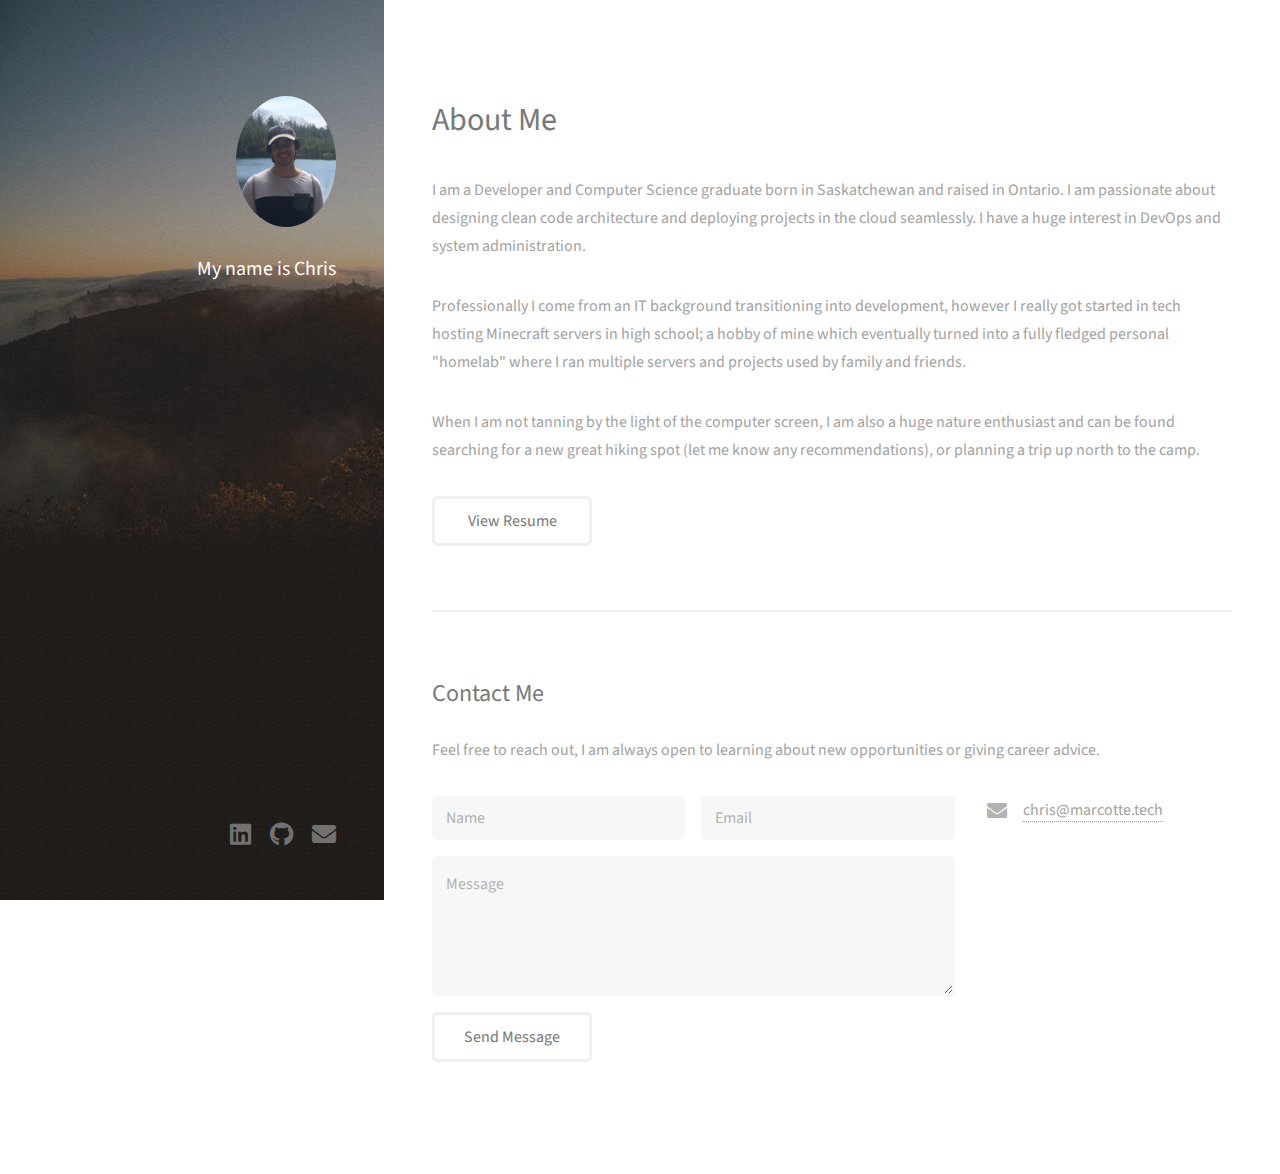
==== commit 47834656: "Updating bio" ====
--- a/index.html
+++ b/index.html
@@ -24,8 +24,7 @@
 			<header id="header">
 				<div class="inner">
 					<a href="#" class="image avatar"><img src="images/me_2.png" alt="" /></a>
-					<h1><strong>My name is Chris</strong>, <br />
-					Tech is my passion.</h1>
+					<h1><strong>My name is Chris</strong></h1>
 				</div>
 			</header>
 
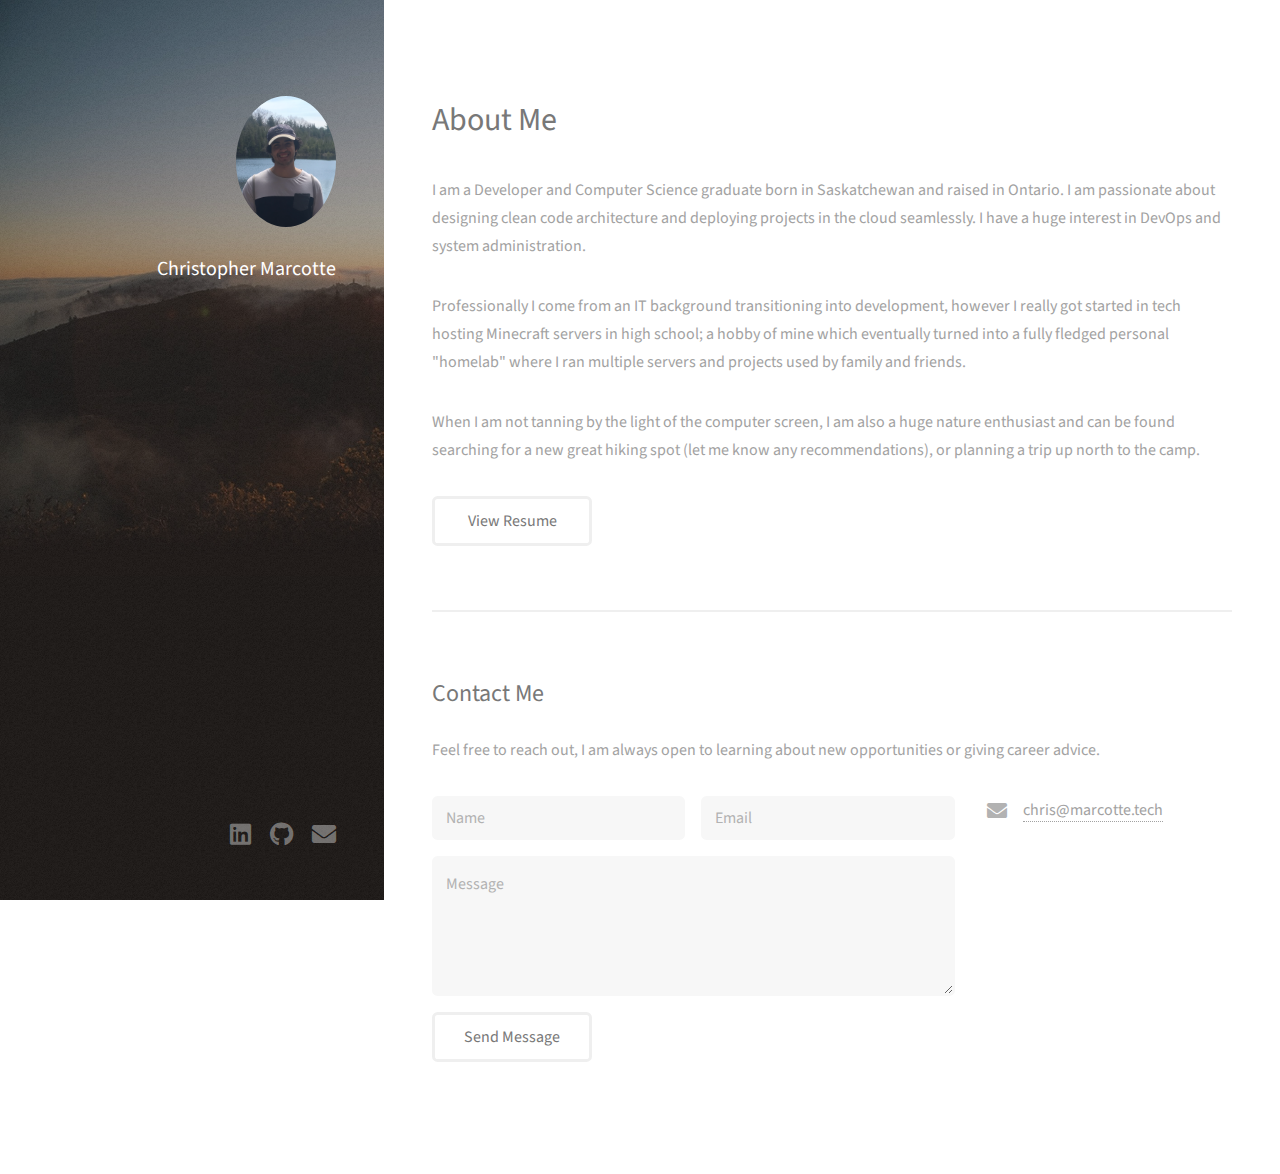
==== commit 33070b21: "Updating bio to name" ====
--- a/index.html
+++ b/index.html
@@ -24,7 +24,7 @@
 			<header id="header">
 				<div class="inner">
 					<a href="#" class="image avatar"><img src="images/me_2.png" alt="" /></a>
-					<h1><strong>My name is Chris</strong></h1>
+					<h1><strong>Christopher Marcotte</strong></h1>
 				</div>
 			</header>
 
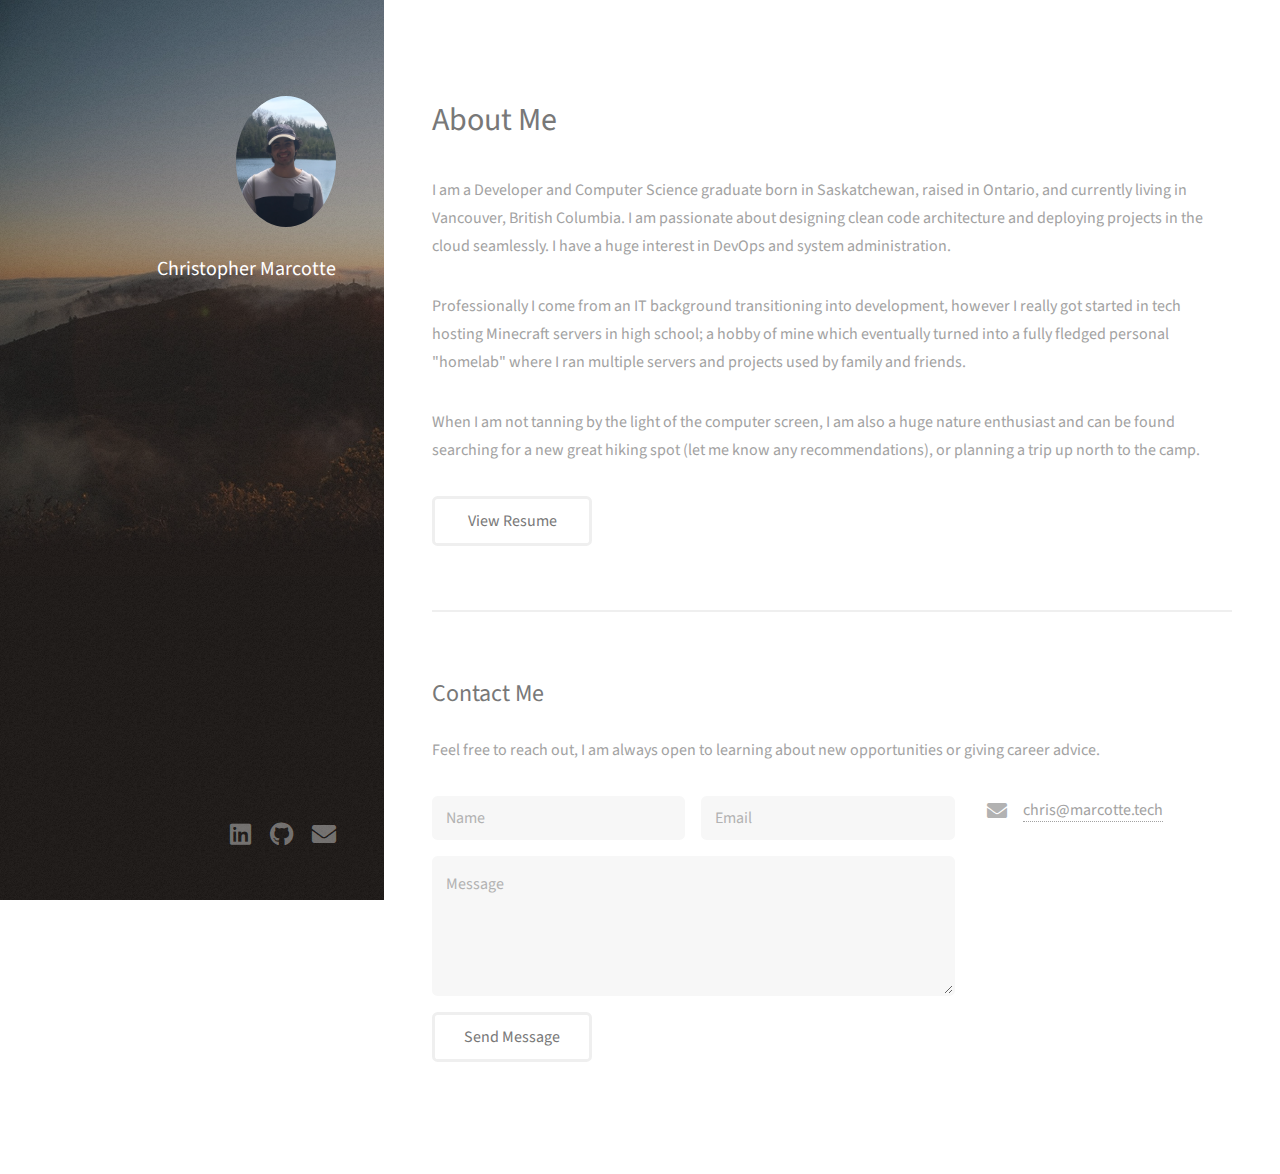
==== commit f4154b4d: "Converting files to linux endings, updating Vancouver move and job title change to Engineer" ====
--- a/index.html
+++ b/index.html
@@ -1,97 +1,97 @@
-<!DOCTYPE HTML>
-<html>
-	<head>
-		<title>Home | Christopher Marcotte Portfolio</title>
-		<meta charset="utf-8" />
-		<meta name="viewport" content="width=device-width, initial-scale=1, user-scalable=no" />
-		<link rel="stylesheet" href="assets/css/main.css" />
-        <!-- FAVICON -->
-        <link rel="shortcut icon" href="assets/tabicon.png"/>
-	</head>
-	<body class="is-preload">
-
-        <!-- Global site tag (gtag.js) - Google Analytics -->
-        <script async src="https://www.googletagmanager.com/gtag/js?id=UA-124250898-1"></script>
-        <script>
-          window.dataLayer = window.dataLayer || [];
-          function gtag(){dataLayer.push(arguments);}
-          gtag('js', new Date());
-
-          gtag('config', 'UA-124250898-1');
-        </script>
-        
-		<!-- Header -->
-			<header id="header">
-				<div class="inner">
-					<a href="#" class="image avatar"><img src="images/me_2.png" alt="" /></a>
-					<h1><strong>Christopher Marcotte</strong></h1>
-				</div>
-			</header>
-
-		<!-- Main -->
-			<div id="main">
-
-				<!-- About -->
-					<section id="one">
-						<header class="major">
-							<h2>About Me<br /></h2>
-						</header>
-						<p>I am a Developer and Computer Science graduate born in Saskatchewan and raised in Ontario. I am passionate about designing clean code architecture and deploying projects in the cloud seamlessly. I have a huge interest in DevOps and system administration. </p>
-                        <p>Professionally I come from an IT background transitioning into development, however I really got started in tech hosting Minecraft servers in high school; a hobby of mine which eventually turned into a fully fledged personal "homelab" where I ran multiple servers and projects used by family and friends.</p>
-                        <p> When I am not tanning by the light of the computer screen, I am also a huge nature enthusiast and can be found searching for a new great hiking spot (let me know any recommendations), or planning a trip up north to the camp.</p>
-                        <ul class="actions">
-							<li><a href="uploads/ChristopherMarcotteResume_s.pdf" class="button">View Resume</a></li>
-						</ul>
-					</section>
-
-				<!-- Contact -->
-					<section id="three">
-						<h2>Contact Me</h2>
-                        <p>Feel free to reach out, I am always open to learning about new opportunities or giving career advice.</p>
-						<div class="row">
-							<div class="col-8 col-12-small">
-								<form method="POST" action="https://formspree.io/christopherlmarcotte@gmail.com">
-									<div class="row gtr-uniform gtr-50">
-										<div class="col-6 col-12-xsmall"><input type="text" name="name" id="name" placeholder="Name" /></div>
-										<div class="col-6 col-12-xsmall"><input type="email" name="email" id="email" placeholder="Email" /></div>
-										<div class="col-12"><textarea name="message" id="message" placeholder="Message" rows="4"></textarea></div>
-                                        <ul class="actions">
-                                            <li><input type="submit" value="Send Message" /></li>
-                                        </ul>
-									</div>
-								</form>
-							</div>
-							<div class="col-4 col-12-small">
-								<ul class="labeled-icons">
-									<li>
-										<h3 class="icon solid fa-envelope"><span class="label">Email</span></h3>
-										<a href="mailto:chris@marcotte.tech">chris@marcotte.tech</a>
-									</li>
-								</ul>
-							</div>
-						</div>
-					</section>
-
-			</div>
-
-		<!-- Footer -->
-			<footer id="footer">
-				<div class="inner">
-					<ul class="icons">
-						<li><a href="https://www.linkedin.com/in/christophermarcotte/" class="icon brands fa-linkedin"><span class="label">LinkedIn</span></a></li>
-						<li><a href="https://github.com/cmarcott" class="icon brands fa-github"><span class="label">Github</span></a></li>
-						<li><a href="mailto:chris@marcotte.tech" class="icon solid fa-envelope"><span class="label">Email</span></a></li>
-					</ul>
-				</div>
-			</footer>
-
-		<!-- Scripts -->
-			<script src="assets/js/jquery.min.js"></script>
-			<script src="assets/js/jquery.poptrox.min.js"></script>
-			<script src="assets/js/browser.min.js"></script>
-			<script src="assets/js/breakpoints.min.js"></script>
-			<script src="assets/js/util.js"></script>
-			<script src="assets/js/main.js"></script>
-
-	</body>
+<!DOCTYPE HTML>
+<html>
+	<head>
+		<title>Home | Christopher Marcotte Portfolio</title>
+		<meta charset="utf-8" />
+		<meta name="viewport" content="width=device-width, initial-scale=1, user-scalable=no" />
+		<link rel="stylesheet" href="assets/css/main.css" />
+        <!-- FAVICON -->
+        <link rel="shortcut icon" href="assets/tabicon.png"/>
+	</head>
+	<body class="is-preload">
+
+        <!-- Global site tag (gtag.js) - Google Analytics -->
+        <script async src="https://www.googletagmanager.com/gtag/js?id=UA-124250898-1"></script>
+        <script>
+          window.dataLayer = window.dataLayer || [];
+          function gtag(){dataLayer.push(arguments);}
+          gtag('js', new Date());
+
+          gtag('config', 'UA-124250898-1');
+        </script>
+        
+		<!-- Header -->
+			<header id="header">
+				<div class="inner">
+					<a href="#" class="image avatar"><img src="images/me_2.png" alt="" /></a>
+					<h1><strong>Christopher Marcotte</strong></h1>
+				</div>
+			</header>
+
+		<!-- Main -->
+			<div id="main">
+
+				<!-- About -->
+					<section id="one">
+						<header class="major">
+							<h2>About Me<br /></h2>
+						</header>
+						<p>I am a Developer and Computer Science graduate born in Saskatchewan, raised in Ontario, and currently living in Vancouver, British Columbia. I am passionate about designing clean code architecture and deploying projects in the cloud seamlessly. I have a huge interest in DevOps and system administration. </p>
+                        <p>Professionally I come from an IT background transitioning into development, however I really got started in tech hosting Minecraft servers in high school; a hobby of mine which eventually turned into a fully fledged personal "homelab" where I ran multiple servers and projects used by family and friends.</p>
+                        <p> When I am not tanning by the light of the computer screen, I am also a huge nature enthusiast and can be found searching for a new great hiking spot (let me know any recommendations), or planning a trip up north to the camp.</p>
+                        <ul class="actions">
+							<li><a href="uploads/ChristopherMarcotteResume_s.pdf" class="button">View Resume</a></li>
+						</ul>
+					</section>
+
+				<!-- Contact -->
+					<section id="three">
+						<h2>Contact Me</h2>
+                        <p>Feel free to reach out, I am always open to learning about new opportunities or giving career advice.</p>
+						<div class="row">
+							<div class="col-8 col-12-small">
+								<form method="POST" action="https://formspree.io/christopherlmarcotte@gmail.com">
+									<div class="row gtr-uniform gtr-50">
+										<div class="col-6 col-12-xsmall"><input type="text" name="name" id="name" placeholder="Name" /></div>
+										<div class="col-6 col-12-xsmall"><input type="email" name="email" id="email" placeholder="Email" /></div>
+										<div class="col-12"><textarea name="message" id="message" placeholder="Message" rows="4"></textarea></div>
+                                        <ul class="actions">
+                                            <li><input type="submit" value="Send Message" /></li>
+                                        </ul>
+									</div>
+								</form>
+							</div>
+							<div class="col-4 col-12-small">
+								<ul class="labeled-icons">
+									<li>
+										<h3 class="icon solid fa-envelope"><span class="label">Email</span></h3>
+										<a href="mailto:chris@marcotte.tech">chris@marcotte.tech</a>
+									</li>
+								</ul>
+							</div>
+						</div>
+					</section>
+
+			</div>
+
+		<!-- Footer -->
+			<footer id="footer">
+				<div class="inner">
+					<ul class="icons">
+						<li><a href="https://www.linkedin.com/in/christophermarcotte/" class="icon brands fa-linkedin"><span class="label">LinkedIn</span></a></li>
+						<li><a href="https://github.com/cmarcott" class="icon brands fa-github"><span class="label">Github</span></a></li>
+						<li><a href="mailto:chris@marcotte.tech" class="icon solid fa-envelope"><span class="label">Email</span></a></li>
+					</ul>
+				</div>
+			</footer>
+
+		<!-- Scripts -->
+			<script src="assets/js/jquery.min.js"></script>
+			<script src="assets/js/jquery.poptrox.min.js"></script>
+			<script src="assets/js/browser.min.js"></script>
+			<script src="assets/js/breakpoints.min.js"></script>
+			<script src="assets/js/util.js"></script>
+			<script src="assets/js/main.js"></script>
+
+	</body>
 </html>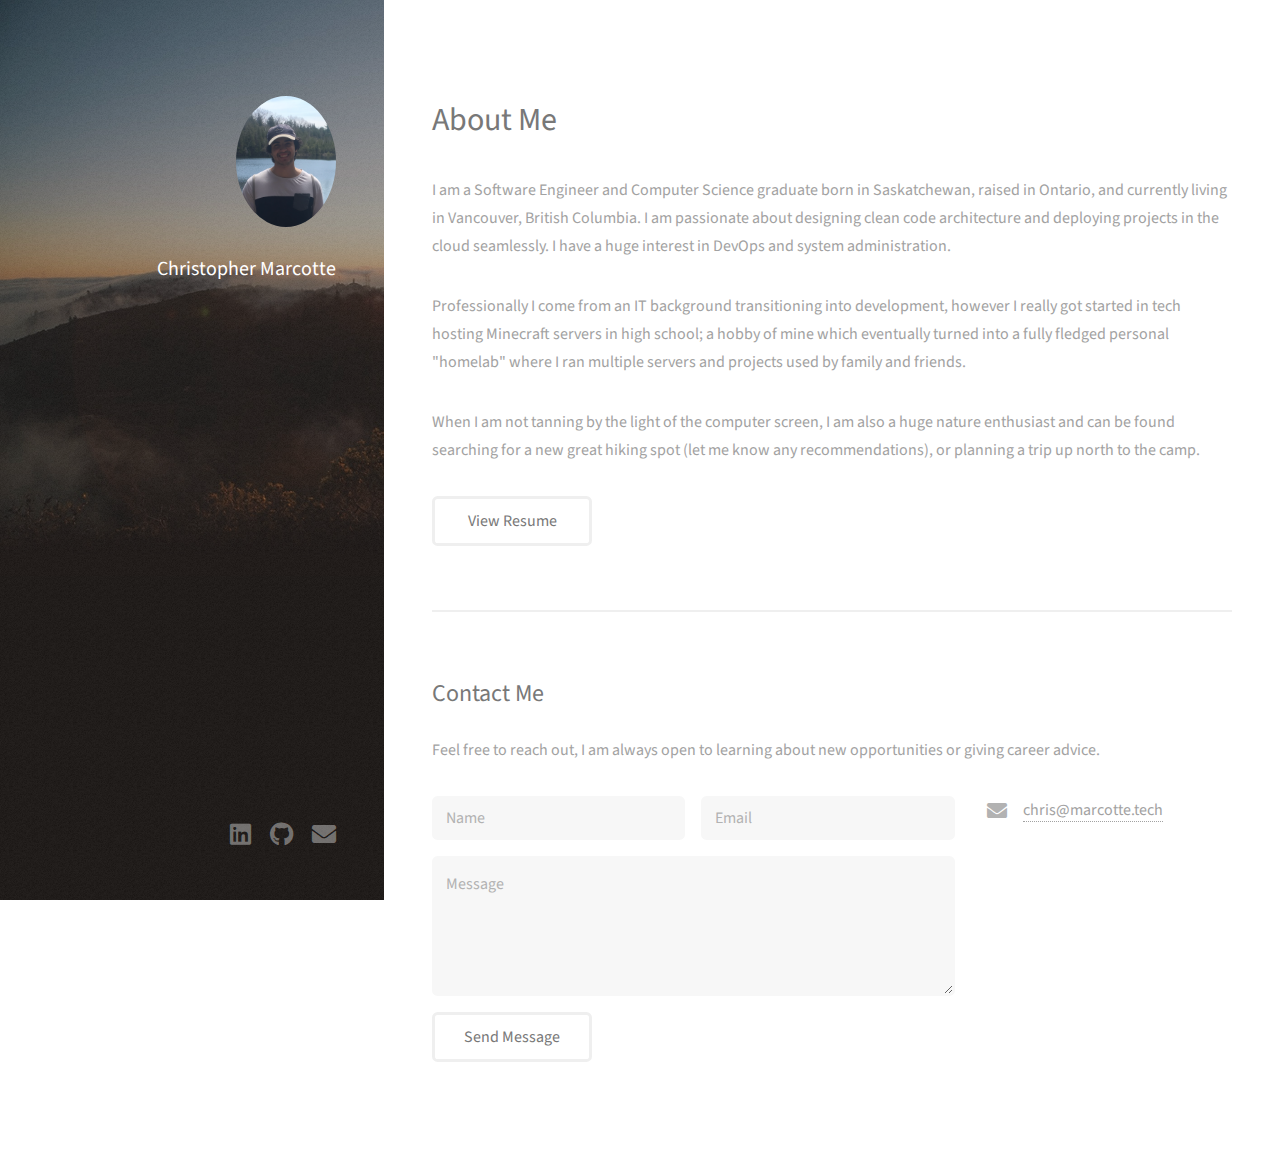
==== commit c623d151: "Updating About Me" ====
--- a/index.html
+++ b/index.html
@@ -36,7 +36,7 @@
 						<header class="major">
 							<h2>About Me<br /></h2>
 						</header>
-						<p>I am a Developer and Computer Science graduate born in Saskatchewan, raised in Ontario, and currently living in Vancouver, British Columbia. I am passionate about designing clean code architecture and deploying projects in the cloud seamlessly. I have a huge interest in DevOps and system administration. </p>
+						<p>I am a Software Engineer and Computer Science graduate born in Saskatchewan, raised in Ontario, and currently living in Vancouver, British Columbia. I am passionate about designing clean code architecture and deploying projects in the cloud seamlessly. I have a huge interest in DevOps and system administration. </p>
                         <p>Professionally I come from an IT background transitioning into development, however I really got started in tech hosting Minecraft servers in high school; a hobby of mine which eventually turned into a fully fledged personal "homelab" where I ran multiple servers and projects used by family and friends.</p>
                         <p> When I am not tanning by the light of the computer screen, I am also a huge nature enthusiast and can be found searching for a new great hiking spot (let me know any recommendations), or planning a trip up north to the camp.</p>
                         <ul class="actions">
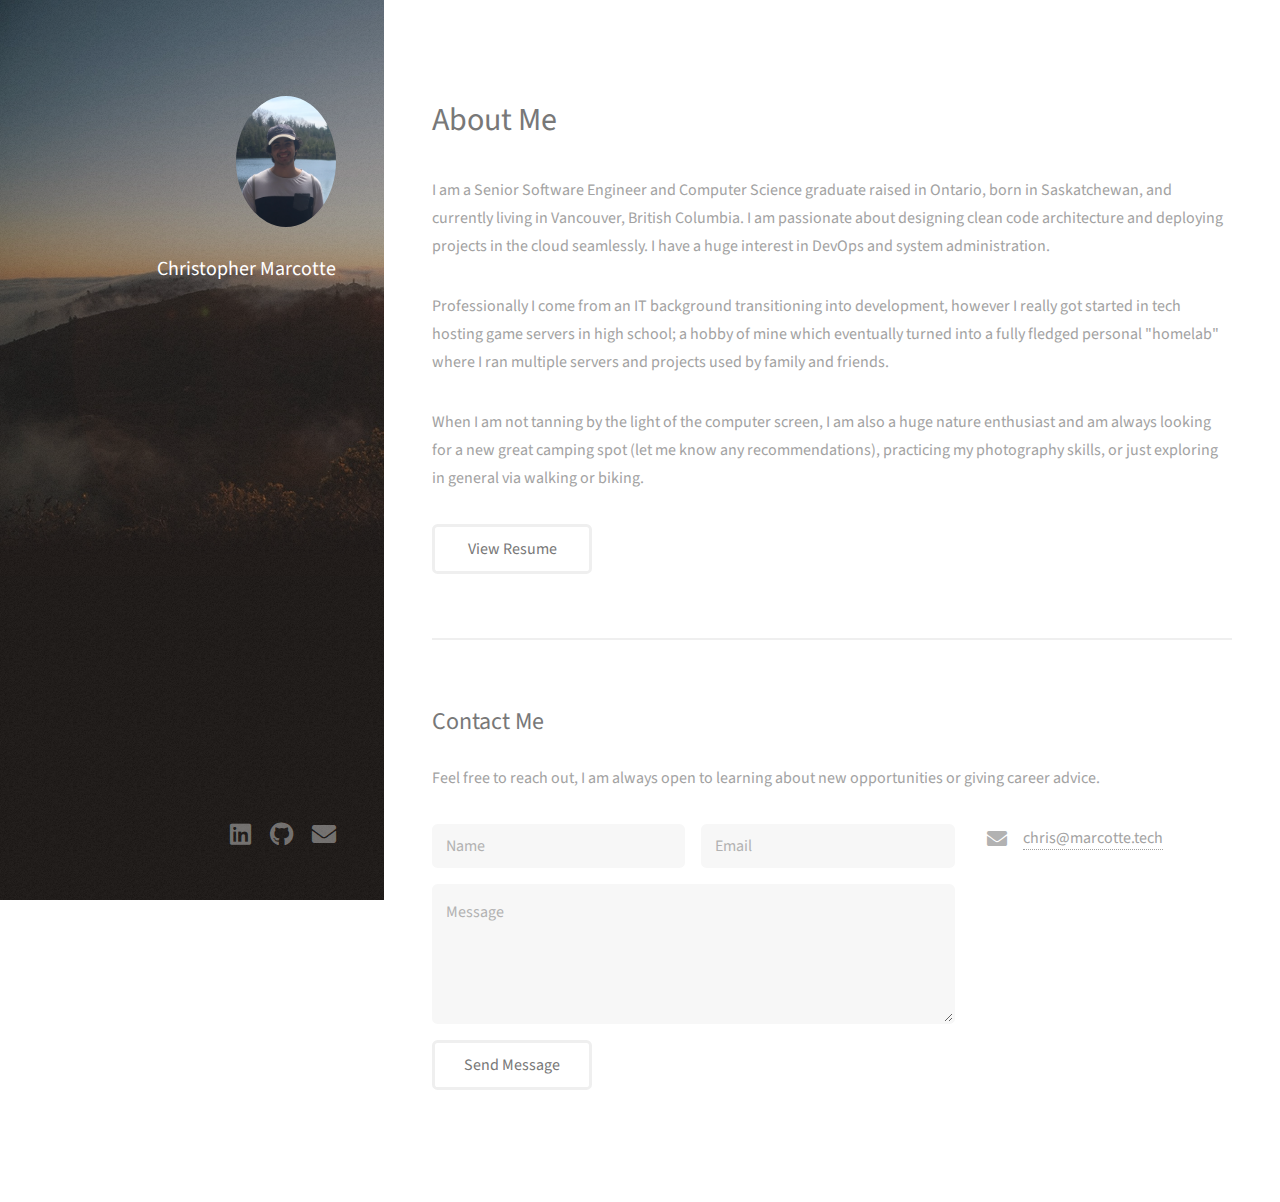
==== commit 54832912: "Updating job title and hobbies" ====
--- a/index.html
+++ b/index.html
@@ -36,9 +36,9 @@
 						<header class="major">
 							<h2>About Me<br /></h2>
 						</header>
-						<p>I am a Software Engineer and Computer Science graduate born in Saskatchewan, raised in Ontario, and currently living in Vancouver, British Columbia. I am passionate about designing clean code architecture and deploying projects in the cloud seamlessly. I have a huge interest in DevOps and system administration. </p>
-                        <p>Professionally I come from an IT background transitioning into development, however I really got started in tech hosting Minecraft servers in high school; a hobby of mine which eventually turned into a fully fledged personal "homelab" where I ran multiple servers and projects used by family and friends.</p>
-                        <p> When I am not tanning by the light of the computer screen, I am also a huge nature enthusiast and can be found searching for a new great hiking spot (let me know any recommendations), or planning a trip up north to the camp.</p>
+						<p>I am a Senior Software Engineer and Computer Science graduate raised in Ontario, born in Saskatchewan, and currently living in Vancouver, British Columbia. I am passionate about designing clean code architecture and deploying projects in the cloud seamlessly. I have a huge interest in DevOps and system administration. </p>
+                        <p>Professionally I come from an IT background transitioning into development, however I really got started in tech hosting game servers in high school; a hobby of mine which eventually turned into a fully fledged personal "homelab" where I ran multiple servers and projects used by family and friends.</p>
+                        <p> When I am not tanning by the light of the computer screen, I am also a huge nature enthusiast and am always looking for a new great camping spot (let me know any recommendations), practicing my photography skills, or just exploring in general via walking or biking.</p>
                         <ul class="actions">
 							<li><a href="uploads/ChristopherMarcotteResume_s.pdf" class="button">View Resume</a></li>
 						</ul>
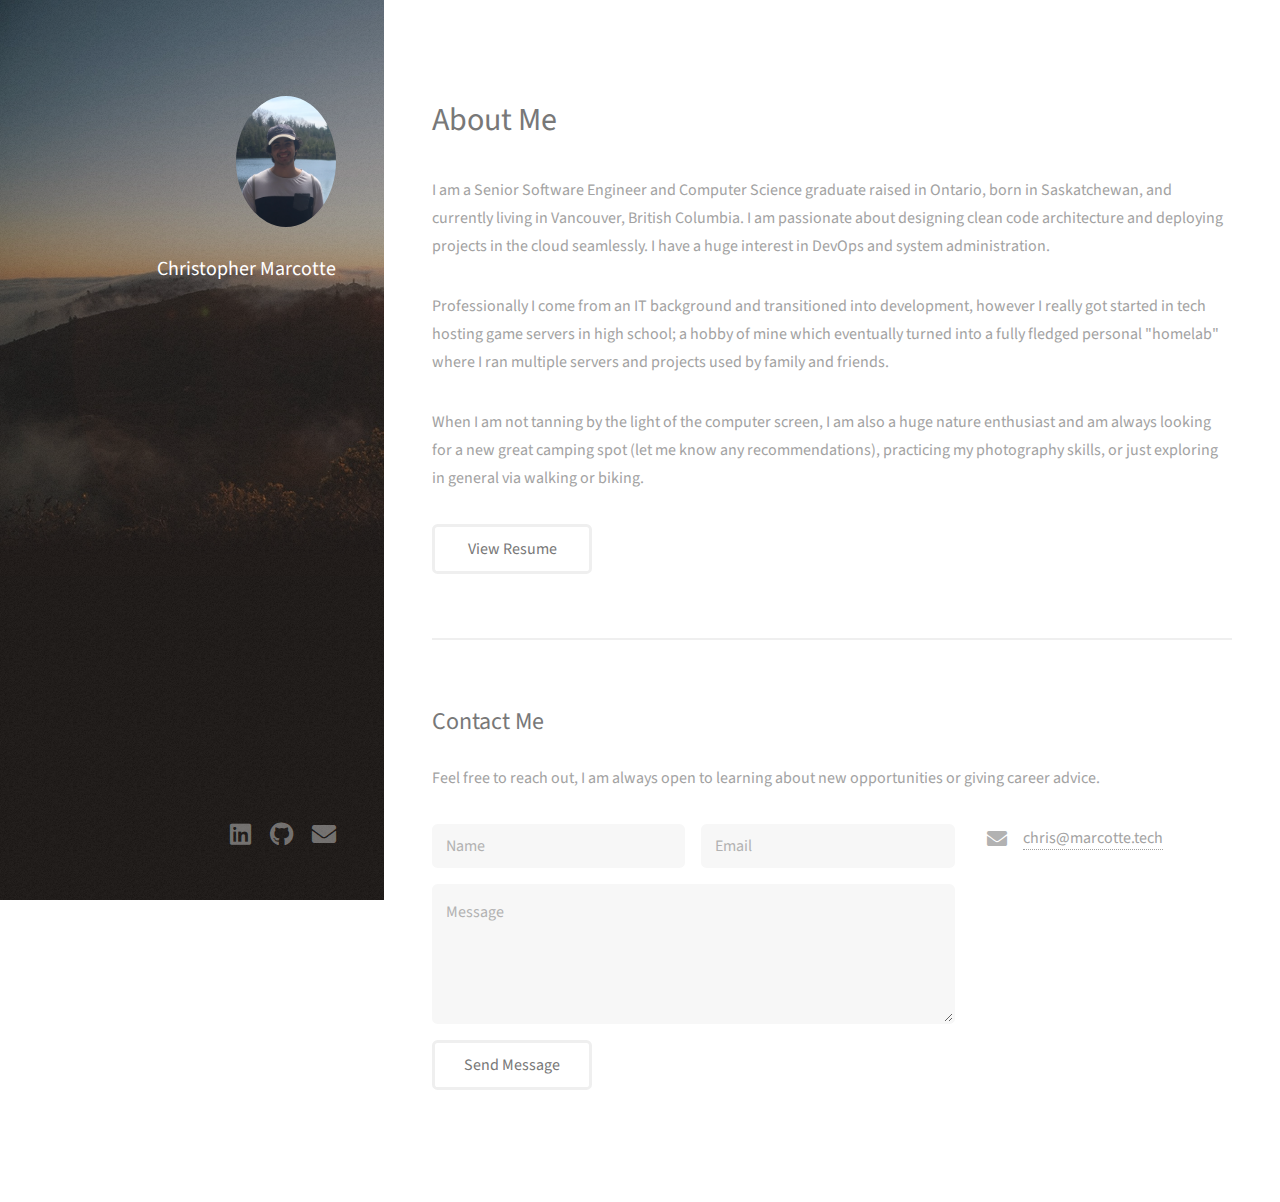
==== commit b200dc8a: "Changing wording" ====
--- a/index.html
+++ b/index.html
@@ -37,7 +37,7 @@
 							<h2>About Me<br /></h2>
 						</header>
 						<p>I am a Senior Software Engineer and Computer Science graduate raised in Ontario, born in Saskatchewan, and currently living in Vancouver, British Columbia. I am passionate about designing clean code architecture and deploying projects in the cloud seamlessly. I have a huge interest in DevOps and system administration. </p>
-                        <p>Professionally I come from an IT background transitioning into development, however I really got started in tech hosting game servers in high school; a hobby of mine which eventually turned into a fully fledged personal "homelab" where I ran multiple servers and projects used by family and friends.</p>
+                        <p>Professionally I come from an IT background and transitioned into development, however I really got started in tech hosting game servers in high school; a hobby of mine which eventually turned into a fully fledged personal "homelab" where I ran multiple servers and projects used by family and friends.</p>
                         <p> When I am not tanning by the light of the computer screen, I am also a huge nature enthusiast and am always looking for a new great camping spot (let me know any recommendations), practicing my photography skills, or just exploring in general via walking or biking.</p>
                         <ul class="actions">
 							<li><a href="uploads/ChristopherMarcotteResume_s.pdf" class="button">View Resume</a></li>
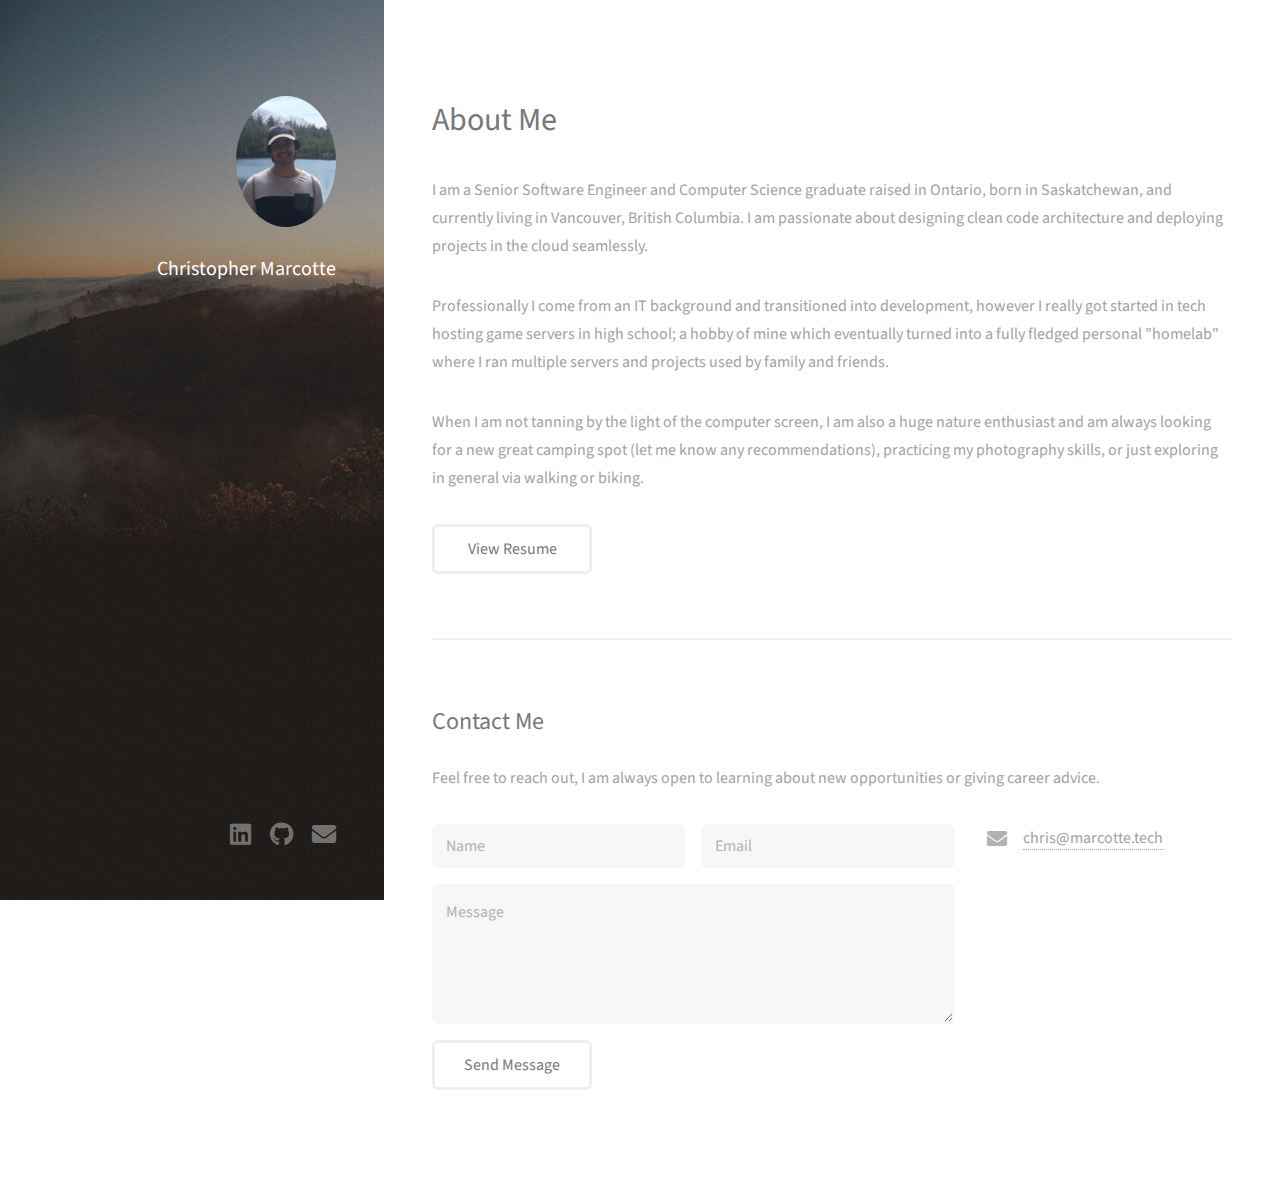
==== commit 4af7048d: "Updating bio" ====
--- a/index.html
+++ b/index.html
@@ -36,7 +36,7 @@
 						<header class="major">
 							<h2>About Me<br /></h2>
 						</header>
-						<p>I am a Senior Software Engineer and Computer Science graduate raised in Ontario, born in Saskatchewan, and currently living in Vancouver, British Columbia. I am passionate about designing clean code architecture and deploying projects in the cloud seamlessly. I have a huge interest in DevOps and system administration. </p>
+						<p>I am a Senior Software Engineer and Computer Science graduate raised in Ontario, born in Saskatchewan, and currently living in Vancouver, British Columbia. I am passionate about designing clean code architecture and deploying projects in the cloud seamlessly.</p>
                         <p>Professionally I come from an IT background and transitioned into development, however I really got started in tech hosting game servers in high school; a hobby of mine which eventually turned into a fully fledged personal "homelab" where I ran multiple servers and projects used by family and friends.</p>
                         <p> When I am not tanning by the light of the computer screen, I am also a huge nature enthusiast and am always looking for a new great camping spot (let me know any recommendations), practicing my photography skills, or just exploring in general via walking or biking.</p>
                         <ul class="actions">
